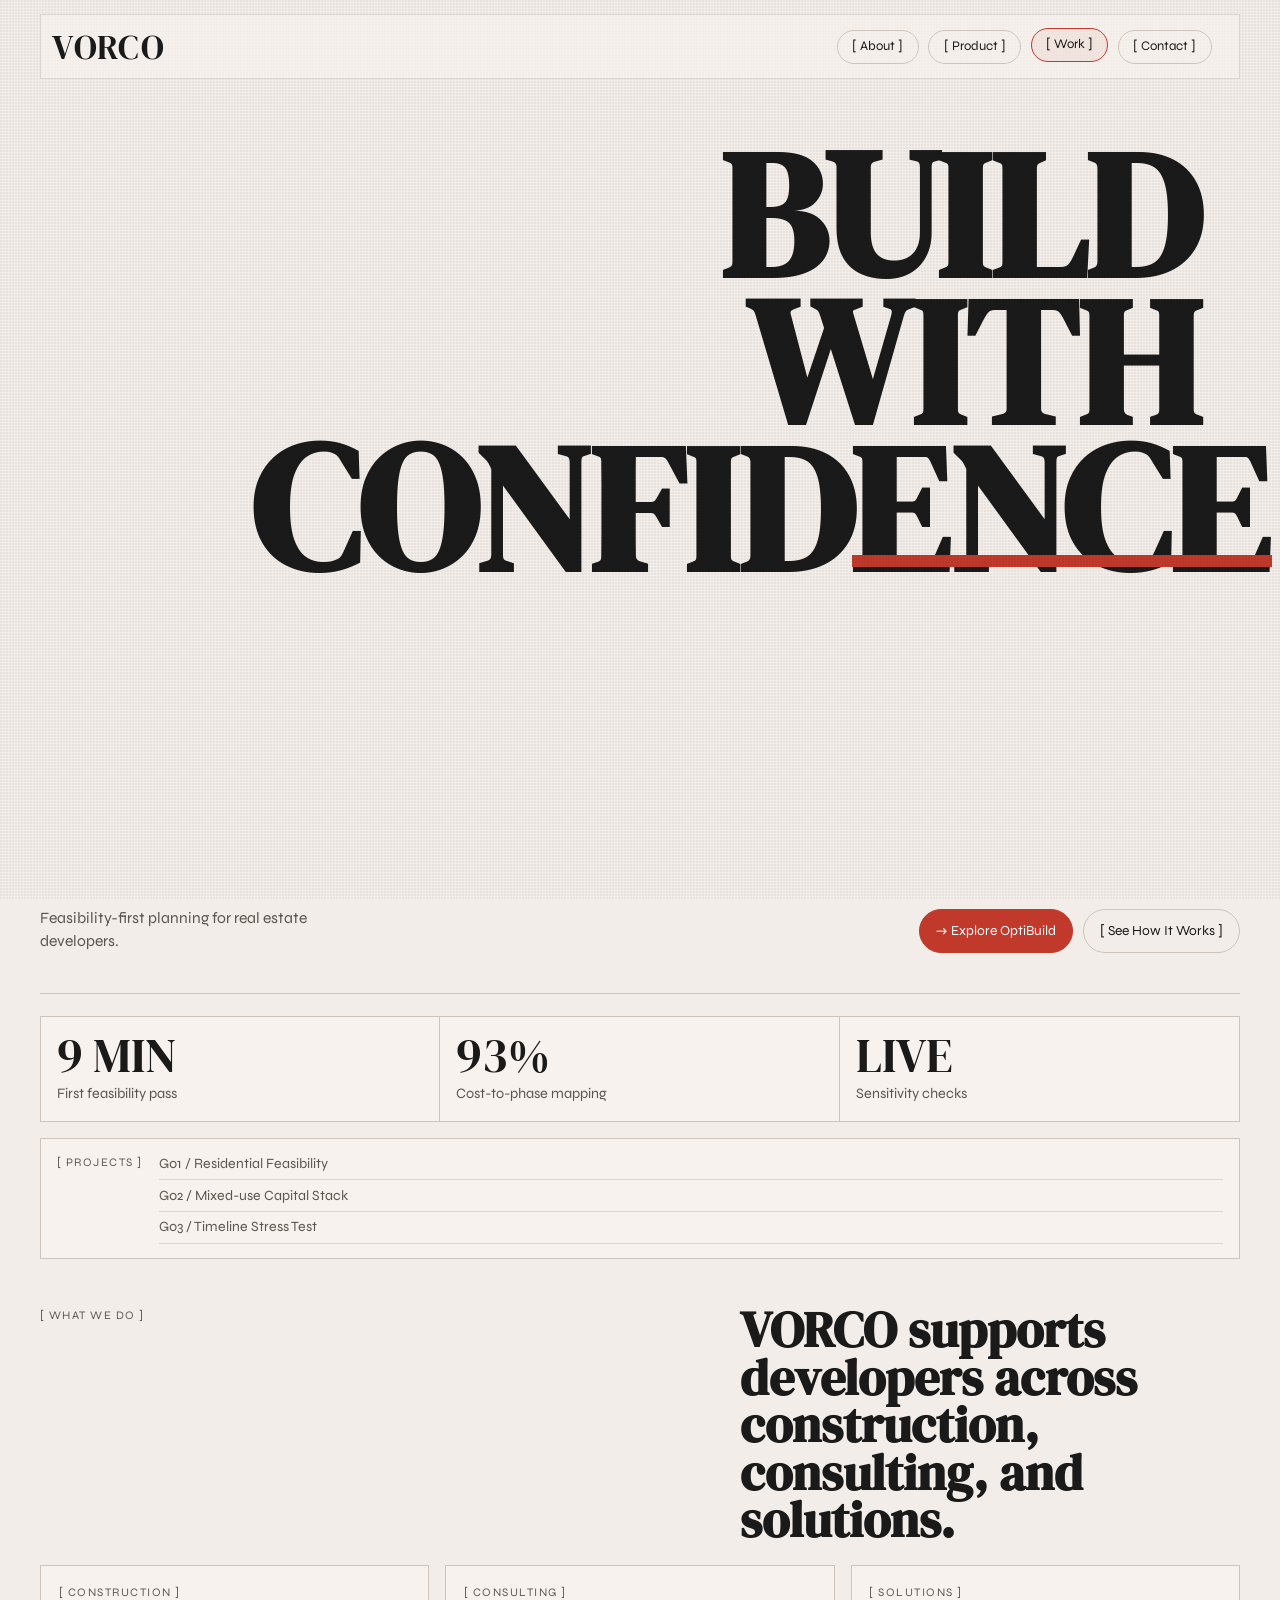
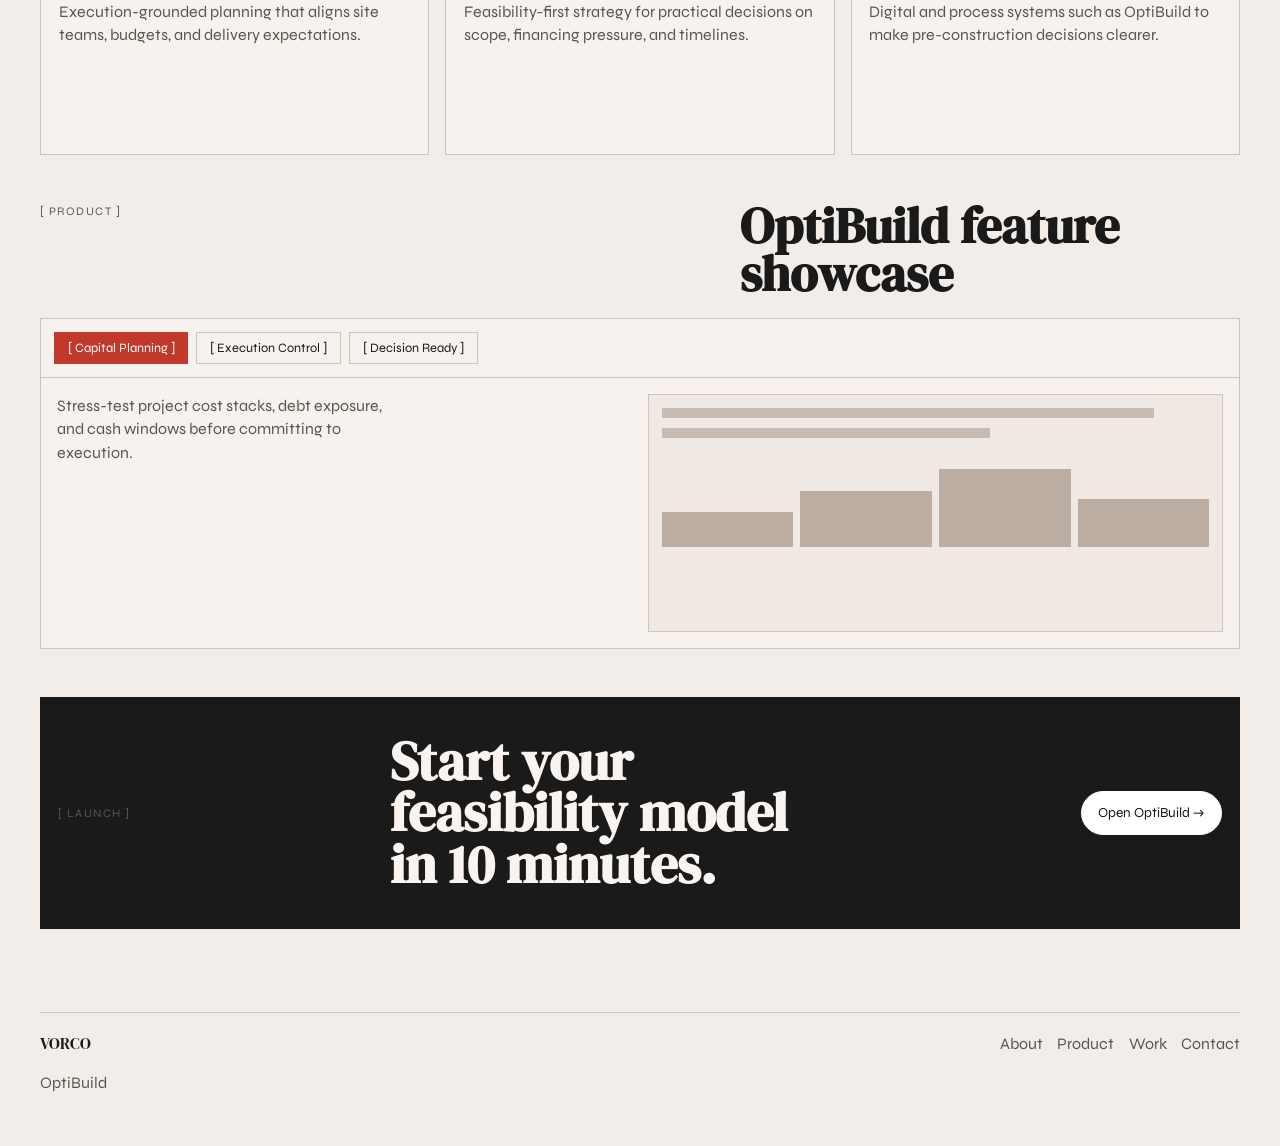
==== index.html @ b09553cb "Add files via upload" ====
<!doctype html>
<html lang="en">
<head>
  <meta charset="UTF-8" />
  <meta name="viewport" content="width=device-width, initial-scale=1.0" />
  <title>VORCO | OptiBuild</title>
  <meta
    name="description"
    content="OptiBuild by VORCO helps developers stress-test cost, financing, and execution before breaking ground."
  />
  <link rel="preconnect" href="https://fonts.googleapis.com" />
  <link rel="preconnect" href="https://fonts.gstatic.com" crossorigin />
  <link
    href="https://fonts.googleapis.com/css2?family=DM+Serif+Display:ital@0;1&family=Syne:wght@400;500;600;700;800&display=swap"
    rel="stylesheet"
  />
  <link rel="stylesheet" href="styles.css" />
</head>
<body data-page="home">
  <div class="grain" aria-hidden="true"></div>

  <header class="site-header" id="top">
    <div class="nav-shell">
      <a class="brand" href="index.html" aria-label="VORCO home">VORCO</a>

      <button class="menu-toggle" aria-expanded="false" aria-controls="site-nav" aria-label="Toggle menu">
        Menu
      </button>

      <nav class="site-nav" id="site-nav">
        <a href="about.html" class="pill-link">[ About ]</a>
        <a href="product.html" class="pill-link">[ Product ]</a>
        <a href="index.html#work" class="pill-link">[ Work ]</a>
        <a href="contact.html" class="pill-link">[ Contact ]</a>
      </nav>
    </div>
  </header>

  <main>
    <section class="hero home-hero section-fade">
      <h1 class="hero-title">
        <span class="hero-word">BUILD</span>
        <span class="hero-word">WITH</span>
        <span class="hero-word">CONFIDENCE</span>
      </h1>
      <div class="hero-bottom">
        <p class="hero-subtitle">Feasibility-first planning for real estate developers.</p>
        <div class="hero-actions">
          <a class="button button-primary" href="https://optibuild.vorco.in" target="_blank" rel="noopener noreferrer">&rarr; Explore OptiBuild</a>
          <a class="button button-ghost" href="#feature-showcase">[ See How It Works ]</a>
        </div>
      </div>
    </section>

    <section class="stats-row section-fade" aria-label="OptiBuild speed and confidence stats">
      <article class="stat-item">
        <p class="stat-value" data-count-to="10" data-suffix=" MIN">0</p>
        <p>First feasibility pass</p>
      </article>
      <article class="stat-item">
        <p class="stat-value" data-count-to="100" data-suffix="%">0</p>
        <p>Cost-to-phase mapping</p>
      </article>
      <article class="stat-item">
        <p class="stat-value" data-static="LIVE">LIVE</p>
        <p>Sensitivity checks</p>
      </article>
    </section>

    <section class="project-strip section-fade" aria-label="Current project references">
      <p class="label">[ Projects ]</p>
      <ul>
        <li>G01 / Residential Feasibility</li>
        <li>G02 / Mixed-use Capital Stack</li>
        <li>G03 / Timeline Stress Test</li>
      </ul>
    </section>

    <section id="work" class="section-fade section-block">
      <div class="section-head">
        <p class="label">[ What We Do ]</p>
        <h2>VORCO supports developers across construction, consulting, and solutions.</h2>
      </div>
      <div class="card-grid three-col">
        <article class="line-card">
          <p class="label">[ Construction ]</p>
          <p>Execution-grounded planning that aligns site teams, budgets, and delivery expectations.</p>
        </article>
        <article class="line-card">
          <p class="label">[ Consulting ]</p>
          <p>Feasibility-first strategy for practical decisions on scope, financing pressure, and timelines.</p>
        </article>
        <article class="line-card">
          <p class="label">[ Solutions ]</p>
          <p>Digital and process systems such as OptiBuild to make pre-construction decisions clearer.</p>
        </article>
      </div>
    </section>

    <section id="feature-showcase" class="section-fade section-block">
      <div class="section-head">
        <p class="label">[ Product ]</p>
        <h2>OptiBuild feature showcase</h2>
      </div>

      <div class="tabs" data-tab-group>
        <div class="tab-list" role="tablist" aria-label="OptiBuild features">
          <button class="tab is-active" role="tab" aria-selected="true" data-tab="capital">[ Capital Planning ]</button>
          <button class="tab" role="tab" aria-selected="false" data-tab="execution">[ Execution Control ]</button>
          <button class="tab" role="tab" aria-selected="false" data-tab="decision">[ Decision Ready ]</button>
        </div>

        <div class="tab-panels">
          <article class="tab-panel is-active" data-panel="capital" role="tabpanel">
            <p>Stress-test project cost stacks, debt exposure, and cash windows before committing to execution.</p>
            <div class="mockup-box">
              <div class="mock-line w-90"></div>
              <div class="mock-line w-60"></div>
              <div class="mock-bars">
                <span></span><span></span><span></span><span></span>
              </div>
            </div>
          </article>
          <article class="tab-panel" data-panel="execution" role="tabpanel">
            <p>Map cost to construction phases so procurement and timeline assumptions stay operationally realistic.</p>
            <div class="mockup-box">
              <div class="mock-line w-80"></div>
              <div class="mock-grid">
                <span></span><span></span><span></span><span></span><span></span><span></span>
              </div>
            </div>
          </article>
          <article class="tab-panel" data-panel="decision" role="tabpanel">
            <p>Get decision-ready outputs for partners and investors with scenario comparisons that are easy to explain.</p>
            <div class="mockup-box">
              <div class="mock-line w-70"></div>
              <div class="mock-line w-50"></div>
              <div class="mock-pill-row">
                <span></span><span></span><span></span>
              </div>
            </div>
          </article>
        </div>
      </div>
    </section>

    <section class="section-fade cta-band">
      <p class="label">[ Launch ]</p>
      <h2>Start your feasibility model in 10 minutes.</h2>
      <a class="button button-primary light" href="https://optibuild.vorco.in" target="_blank" rel="noopener noreferrer">Open OptiBuild &rarr;</a>
    </section>
  </main>

  <footer class="site-footer">
    <div>
      <p class="footer-brand">VORCO</p>
      <p>OptiBuild</p>
    </div>
    <div class="footer-links">
      <a href="about.html">About</a>
      <a href="product.html">Product</a>
      <a href="index.html#work">Work</a>
      <a href="contact.html">Contact</a>
    </div>
  </footer>

  <script src="main.js"></script>
</body>
</html>
---- styles.css ----
@import url("https://fonts.googleapis.com/css2?family=DM+Serif+Display:ital@0;1&family=Syne:wght@400;500;600;700;800&display=swap");

:root {
  --bg: #f2ede8;
  --panel: #f7f2ed;
  --text: #1a1a1a;
  --muted: #5c554f;
  --line: #cfc4bb;
  --accent: #c0392b;
  --accent-soft: #e4d7cd;
  --header: rgba(242, 237, 232, 0.9);
}

* {
  box-sizing: border-box;
}

html {
  scroll-behavior: smooth;
}

body {
  margin: 0;
  background: var(--bg);
  color: var(--text);
  font-family: "Syne", sans-serif;
  line-height: 1.45;
  overflow-x: hidden;
}

body::before,
body::after {
  content: "";
  position: fixed;
  pointer-events: none;
  z-index: 0;
}

body::before {
  display: none;
}

body::after {
  display: none;
}

.grain {
  position: fixed;
  inset: 0;
  pointer-events: none;
  z-index: 2;
  opacity: 0.075;
  background-image: radial-gradient(circle at 1px 1px, rgba(0, 0, 0, 0.55) 1px, transparent 1px);
  background-size: 3px 3px;
  mix-blend-mode: multiply;
}

.site-header {
  position: sticky;
  top: 0;
  z-index: 10;
  padding: 0.9rem 1rem;
  transition: padding 240ms ease, box-shadow 240ms ease, background-color 240ms ease;
}

.site-header.scrolled {
  padding: 0.45rem 1rem;
  background: var(--header);
  box-shadow: 0 10px 30px rgba(0, 0, 0, 0.08);
  backdrop-filter: blur(5px);
}

.nav-shell {
  width: min(1200px, 100%);
  margin: 0 auto;
  display: grid;
  grid-template-columns: auto 1fr auto;
  align-items: center;
  gap: 1rem;
  border: 1px solid rgba(26, 26, 26, 0.12);
  background: rgba(247, 242, 237, 0.72);
  padding: 0.45rem 0.7rem;
}

.brand {
  font-family: "DM Serif Display", serif;
  font-size: clamp(1.2rem, 3.5vw, 2.1rem);
  letter-spacing: 0.04em;
  text-decoration: none;
  color: var(--text);
}

.product-tag {
  margin: 0;
  text-transform: uppercase;
  letter-spacing: 0.1em;
  font-size: 0.68rem;
  color: var(--muted);
}

.site-nav {
  display: flex;
  justify-content: flex-end;
  align-items: center;
  gap: 0.6rem;
}

.pill-link {
  border: 1px solid var(--line);
  border-radius: 999px;
  padding: 0.4rem 0.9rem;
  text-decoration: none;
  color: var(--text);
  font-size: 0.82rem;
  transition: transform 200ms ease, border-color 200ms ease;
}

.pill-link:hover,
.pill-link.is-active {
  border-color: var(--accent);
  transform: translateY(-2px);
  background: rgba(192, 57, 43, 0.07);
}

.menu-toggle {
  display: none;
  border: 1px solid var(--line);
  border-radius: 999px;
  background: transparent;
  color: var(--text);
  font-family: "Syne", sans-serif;
  padding: 0.35rem 0.85rem;
}

main {
  width: min(1200px, calc(100% - 2rem));
  margin: 0 auto;
  padding-bottom: 3rem;
  position: relative;
  z-index: 1;
}

.hero {
  min-height: 100svh;
  display: flex;
  flex-direction: column;
  justify-content: space-between;
  padding: 3rem 0 2.5rem;
  border-bottom: 1px solid var(--line);
  position: relative;
}

.hero::after {
  content: "";
  position: absolute;
  right: -2rem;
  top: 52%;
  width: min(38vw, 420px);
  height: 12px;
  background: var(--accent);
  transform: translateY(-50%);
}

.short-hero {
  min-height: 72svh;
}

.hero-meta {
  font-size: 0.73rem;
  letter-spacing: 0.14em;
  text-transform: uppercase;
  color: var(--muted);
}

.project-strip {
  margin-top: 1rem;
  border: 1px solid var(--line);
  background: #f7f2ed;
  display: grid;
  grid-template-columns: auto 1fr;
  gap: 1rem;
  align-items: start;
  padding: 0.9rem 1rem;
}

.project-strip ul {
  list-style: none;
  margin: 0;
  padding: 0;
  display: grid;
  gap: 0.35rem;
}

.project-strip li {
  font-size: 0.88rem;
  color: var(--muted);
  border-bottom: 1px solid rgba(26, 26, 26, 0.13);
  padding-bottom: 0.3rem;
}

.hero-title {
  font-family: "DM Serif Display", serif;
  margin: 0;
  font-size: clamp(3.2rem, 14vw, 12rem);
  line-height: 0.82;
  max-width: 11ch;
  margin-left: auto;
  text-align: right;
  padding-right: clamp(0rem, 5vw, 2.5rem);
}

.hero-title.compact {
  font-size: clamp(3rem, 12vw, 9rem);
}

.hero-word {
  display: block;
  opacity: 0;
  transform: translateY(18px);
  transition: opacity 540ms ease, transform 540ms ease;
}

.page-ready .hero-word {
  opacity: 1;
  transform: translateY(0);
}

.hero-word:nth-child(2) { transition-delay: 120ms; }
.hero-word:nth-child(3) { transition-delay: 240ms; }
.hero-word:nth-child(4) { transition-delay: 360ms; }

.hero-bottom {
  display: flex;
  align-items: flex-end;
  justify-content: space-between;
  gap: 1rem;
  padding-top: 1.5rem;
}

.hero-subtitle {
  margin: 0;
  max-width: 35ch;
  font-size: 0.98rem;
  color: var(--muted);
}

.hero-actions {
  display: flex;
  gap: 0.6rem;
  flex-wrap: wrap;
  justify-content: flex-end;
}

.button {
  border-radius: 999px;
  padding: 0.7rem 1rem;
  text-decoration: none;
  border: 1px solid var(--line);
  color: var(--text);
  font-size: 0.86rem;
  display: inline-flex;
  align-items: center;
  justify-content: center;
  transition: transform 200ms ease, border-color 200ms ease, background-color 200ms ease;
}

.button:hover {
  transform: translateY(-2px);
  border-color: var(--accent);
}

.button-primary {
  background: var(--accent);
  border-color: var(--accent);
  color: #fff;
}

.button-primary.light {
  background: #fff;
  color: #171717;
  border-color: #fff;
}

.button-ghost {
  background: transparent;
}

.stats-row {
  display: grid;
  grid-template-columns: repeat(3, minmax(0, 1fr));
  margin-top: 1.4rem;
  border: 1px solid var(--line);
}

.stat-item {
  padding: 1rem;
  border-right: 1px solid var(--line);
  background: var(--panel);
}

.stat-item:last-child {
  border-right: none;
}

.stat-value {
  margin: 0;
  font-family: "DM Serif Display", serif;
  font-size: clamp(2rem, 6vw, 3rem);
  line-height: 0.95;
}

.stat-item p:last-child {
  margin: 0.35rem 0 0;
  color: var(--muted);
  font-size: 0.9rem;
}

.section-block {
  padding: 3rem 0 0;
}

.section-head {
  display: flex;
  justify-content: space-between;
  align-items: flex-start;
  gap: 1rem;
  margin-bottom: 1.25rem;
}

.section-head h2 {
  margin: 0;
  max-width: 20ch;
  font-family: "DM Serif Display", serif;
  font-size: clamp(1.7rem, 5vw, 3.1rem);
  line-height: 0.96;
}

.label {
  margin: 0;
  font-size: 0.72rem;
  letter-spacing: 0.13em;
  text-transform: uppercase;
  color: var(--muted);
}

.card-grid {
  display: grid;
  gap: 1rem;
}

.card-grid.three-col {
  grid-template-columns: repeat(3, minmax(0, 1fr));
}

.card-grid.two-col {
  grid-template-columns: repeat(2, minmax(0, 1fr));
}

.line-card {
  border: 1px solid var(--line);
  background: var(--panel);
  padding: 1.1rem;
  min-height: 190px;
  transition: transform 220ms ease, border-color 220ms ease;
  position: relative;
  overflow: hidden;
}

.line-card::before {
  content: "";
  position: absolute;
  left: 0;
  top: 0;
  width: 3px;
  height: 100%;
  background: transparent;
  transition: background-color 220ms ease;
}

.line-card:hover {
  transform: translateY(-4px);
  border-color: var(--accent);
}

.line-card:hover::before {
  background: var(--accent);
}

.line-card h3 {
  margin: 0 0 0.55rem;
  font-family: "DM Serif Display", serif;
  font-size: 1.42rem;
  line-height: 1;
}

.line-card p {
  margin: 0;
  color: var(--muted);
}

.feature-index {
  color: var(--accent);
  font-weight: 700;
  letter-spacing: 0.09em;
  margin-bottom: 0.7rem;
}

.tabs {
  border: 1px solid var(--line);
  background: var(--panel);
}

.tab-list {
  display: flex;
  gap: 0.5rem;
  padding: 0.8rem;
  border-bottom: 1px solid var(--line);
  flex-wrap: wrap;
}

.tab {
  border: 1px solid var(--line);
  background: transparent;
  padding: 0.45rem 0.8rem;
  font-size: 0.8rem;
  color: var(--text);
  cursor: pointer;
  font-family: "Syne", sans-serif;
}

.tab.is-active {
  background: var(--accent);
  color: #fff;
  border-color: var(--accent);
}

.tab:focus-visible,
.button:focus-visible,
.pill-link:focus-visible,
.menu-toggle:focus-visible {
  outline: 2px solid var(--accent);
  outline-offset: 2px;
}

.tab-panels {
  position: relative;
  min-height: 270px;
}

.tab-panel {
  opacity: 0;
  visibility: hidden;
  position: absolute;
  inset: 0;
  padding: 1rem;
  display: grid;
  grid-template-columns: 1fr 1fr;
  gap: 1rem;
  transform: translateY(8px);
  transition: opacity 250ms ease, transform 250ms ease, visibility 250ms ease;
}

.tab-panel.is-active {
  opacity: 1;
  visibility: visible;
  transform: translateY(0);
}

.tab-panel p {
  margin: 0;
  color: var(--muted);
  max-width: 37ch;
}

.mockup-box {
  border: 1px solid var(--line);
  background: #f0e9e3;
  padding: 0.8rem;
}

.mock-line {
  height: 10px;
  background: #c7bbb2;
  margin-bottom: 0.6rem;
}

.mock-line.w-90 { width: 90%; }
.mock-line.w-80 { width: 80%; }
.mock-line.w-70 { width: 70%; }
.mock-line.w-60 { width: 60%; }
.mock-line.w-50 { width: 50%; }

.mock-bars,
.mock-grid,
.mock-pill-row {
  display: grid;
  gap: 0.45rem;
}

.mock-bars {
  grid-template-columns: repeat(4, minmax(0, 1fr));
  align-items: end;
  min-height: 100px;
}

.mock-bars span {
  background: #bcaea3;
}

.mock-bars span:nth-child(1) { height: 35px; }
.mock-bars span:nth-child(2) { height: 56px; }
.mock-bars span:nth-child(3) { height: 78px; }
.mock-bars span:nth-child(4) { height: 48px; }

.mock-grid {
  grid-template-columns: repeat(3, minmax(0, 1fr));
}

.mock-grid span {
  aspect-ratio: 1;
  border: 1px solid #d2c6bd;
  background: #ece4dd;
}

.mock-pill-row {
  grid-template-columns: repeat(3, minmax(0, 1fr));
}

.mock-pill-row span {
  display: block;
  height: 36px;
  border-radius: 999px;
  background: #d3c7be;
}

.cta-band {
  margin-top: 3rem;
  padding: 2.4rem 1.1rem;
  background: #1a1a1a;
  color: #f9f4ef;
  display: flex;
  flex-wrap: wrap;
  align-items: center;
  justify-content: space-between;
  gap: 1rem;
}

.cta-band h2 {
  margin: 0;
  font-family: "DM Serif Display", serif;
  font-size: clamp(1.8rem, 5vw, 3.4rem);
  line-height: 0.95;
  max-width: 16ch;
}

.site-footer {
  width: min(1200px, calc(100% - 2rem));
  margin: 2.2rem auto;
  padding-top: 1.2rem;
  border-top: 1px solid var(--line);
  display: flex;
  justify-content: space-between;
  gap: 1rem;
  color: var(--muted);
}

.footer-brand {
  margin: 0;
  font-family: "DM Serif Display", serif;
  color: var(--text);
}

.footer-links {
  display: flex;
  gap: 0.9rem;
  flex-wrap: wrap;
}

.footer-links a {
  text-decoration: none;
  color: var(--muted);
}

.footer-links a:hover {
  color: var(--text);
}

.contact-layout {
  display: grid;
  grid-template-columns: 1.3fr 1fr;
  gap: 1rem;
}

.contact-form {
  display: grid;
  gap: 0.6rem;
  margin-top: 0.85rem;
}

.contact-form label {
  font-size: 0.8rem;
  text-transform: uppercase;
  letter-spacing: 0.09em;
  color: var(--muted);
}

.contact-form input,
.contact-form select,
.contact-form textarea {
  border: 1px solid var(--line);
  background: #f8f3ee;
  color: var(--text);
  padding: 0.7rem 0.75rem;
  font-family: "Syne", sans-serif;
}

.contact-form textarea {
  resize: vertical;
}

.form-status {
  margin: 0.2rem 0 0;
  min-height: 1.2em;
  color: var(--muted);
  font-size: 0.88rem;
}

.section-fade {
  opacity: 0;
  transform: translateY(24px);
  transition: opacity 500ms ease, transform 500ms ease;
}

.section-fade.is-visible {
  opacity: 1;
  transform: translateY(0);
}

@media (max-width: 980px) {
  .nav-shell {
    grid-template-columns: auto 1fr auto;
  }

  .product-tag {
    display: none;
  }

  .menu-toggle {
    display: inline-flex;
    justify-self: end;
  }

  .site-nav {
    position: absolute;
    left: 1rem;
    right: 1rem;
    top: calc(100% + 0.3rem);
    border: 1px solid var(--line);
    background: var(--bg);
    display: none;
    flex-direction: column;
    align-items: flex-start;
    padding: 0.7rem;
    gap: 0.45rem;
  }

  .site-nav.is-open {
    display: flex;
  }

  .hero {
    padding-top: 1.2rem;
  }

  .home-hero {
    min-height: auto;
    padding-bottom: 2rem;
  }

  .hero::after {
    width: 50vw;
    right: -1rem;
  }

  .project-strip {
    grid-template-columns: 1fr;
  }

  .hero-title {
    margin-left: 0;
    text-align: left;
    max-width: 12ch;
    padding-right: 0;
  }

  .home-hero .hero-title {
    font-size: clamp(3rem, 16vw, 7rem);
  }

  .hero-bottom,
  .section-head,
  .cta-band,
  .site-footer {
    flex-direction: column;
    align-items: flex-start;
  }

  .hero-actions {
    justify-content: flex-start;
  }

  .stats-row,
  .card-grid.three-col,
  .card-grid.two-col,
  .tab-panel,
  .contact-layout {
    grid-template-columns: 1fr;
  }

  .stat-item {
    border-right: none;
    border-bottom: 1px solid var(--line);
  }

  .stat-item:last-child {
    border-bottom: none;
  }

  .tab-panels {
    min-height: 360px;
  }
}

@media (prefers-reduced-motion: reduce) {
  html {
    scroll-behavior: auto;
  }

  *,
  *::before,
  *::after {
    animation-duration: 1ms !important;
    animation-iteration-count: 1 !important;
    transition-duration: 1ms !important;
  }
}
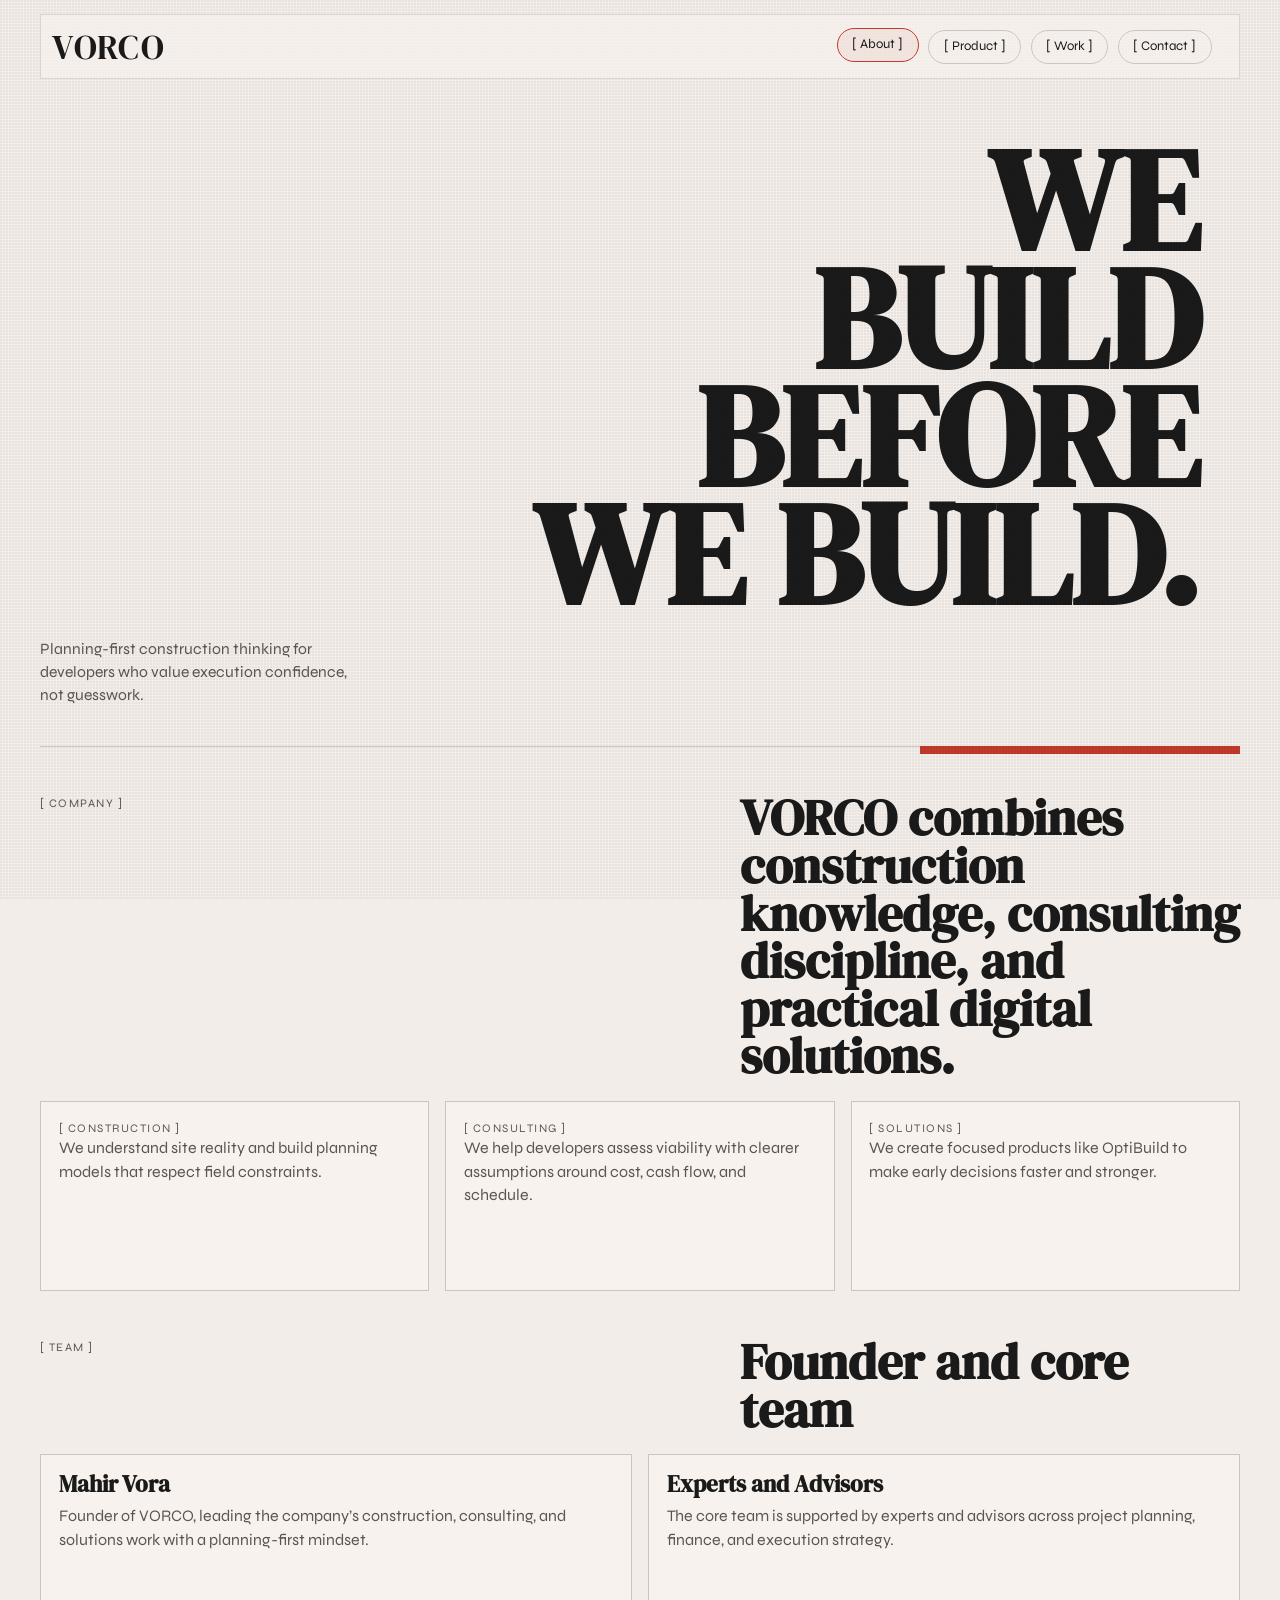
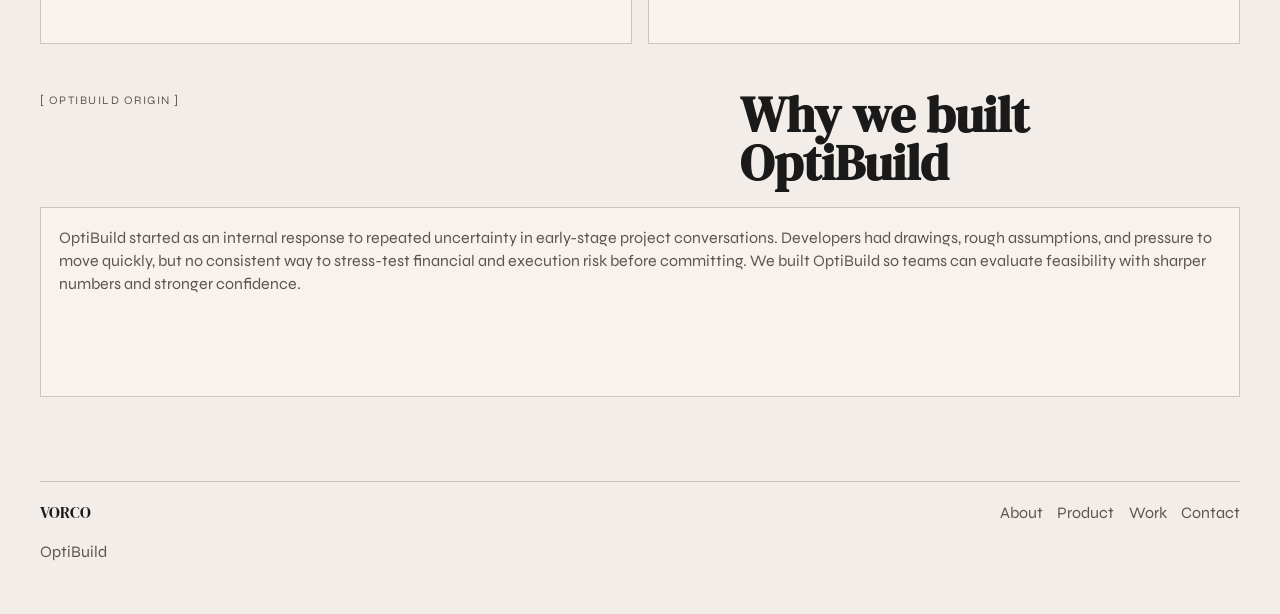
==== commit be245a69: "Add files via upload" ====
--- a/index.html
+++ b/index.html
@@ -8,13 +8,18 @@
     name="description"
     content="OptiBuild by VORCO helps developers stress-test cost, financing, and execution before breaking ground."
   />
+  <script>
+    if (!window.location.hash && !window.location.search && (window.location.pathname === '/' || window.location.pathname.endsWith('/index.html'))) {
+      window.location.replace('about.html');
+    }
+  </script>
   <link rel="preconnect" href="https://fonts.googleapis.com" />
   <link rel="preconnect" href="https://fonts.gstatic.com" crossorigin />
   <link
     href="https://fonts.googleapis.com/css2?family=DM+Serif+Display:ital@0;1&family=Syne:wght@400;500;600;700;800&display=swap"
     rel="stylesheet"
   />
-  <link rel="stylesheet" href="styles.css" />
+  <link rel="stylesheet" href="styles.css?v=20260413" />
 </head>
 <body data-page="home">
   <div class="grain" aria-hidden="true"></div>
@@ -30,7 +35,7 @@
       <nav class="site-nav" id="site-nav">
         <a href="about.html" class="pill-link">[ About ]</a>
         <a href="product.html" class="pill-link">[ Product ]</a>
-        <a href="index.html#work" class="pill-link">[ Work ]</a>
+        <a href="index.html?view=work" class="pill-link">[ Work ]</a>
         <a href="contact.html" class="pill-link">[ Contact ]</a>
       </nav>
     </div>
@@ -159,7 +164,7 @@
     <div class="footer-links">
       <a href="about.html">About</a>
       <a href="product.html">Product</a>
-      <a href="index.html#work">Work</a>
+      <a href="index.html?view=work">Work</a>
       <a href="contact.html">Contact</a>
     </div>
   </footer>
--- a/styles.css
+++ b/styles.css
@@ -148,17 +148,24 @@
   padding: 3rem 0 2.5rem;
   border-bottom: 1px solid var(--line);
   position: relative;
+  isolation: isolate;
+}
+
+.hero > * {
+  position: relative;
+  z-index: 1;
 }
 
 .hero::after {
   content: "";
   position: absolute;
-  right: -2rem;
-  top: 52%;
-  width: min(38vw, 420px);
-  height: 12px;
+  right: 0;
+  bottom: -6px;
+  width: min(32vw, 360px);
+  height: 10px;
   background: var(--accent);
-  transform: translateY(-50%);
+  pointer-events: none;
+  z-index: 0;
 }
 
 .short-hero {
@@ -678,8 +685,9 @@
   }
 
   .hero::after {
-    width: 50vw;
-    right: -1rem;
+    width: min(44vw, 240px);
+    right: 0;
+    bottom: -5px;
   }
 
   .project-strip {
@@ -744,3 +752,14 @@
     transition-duration: 1ms !important;
   }
 }
+
+/* Final safety override: keep the hero accent line below all hero copy. */
+.hero::after {
+  right: 0 !important;
+  top: auto !important;
+  bottom: -8px !important;
+  width: min(28vw, 320px) !important;
+  height: 8px !important;
+  transform: none !important;
+  z-index: 0 !important;
+}
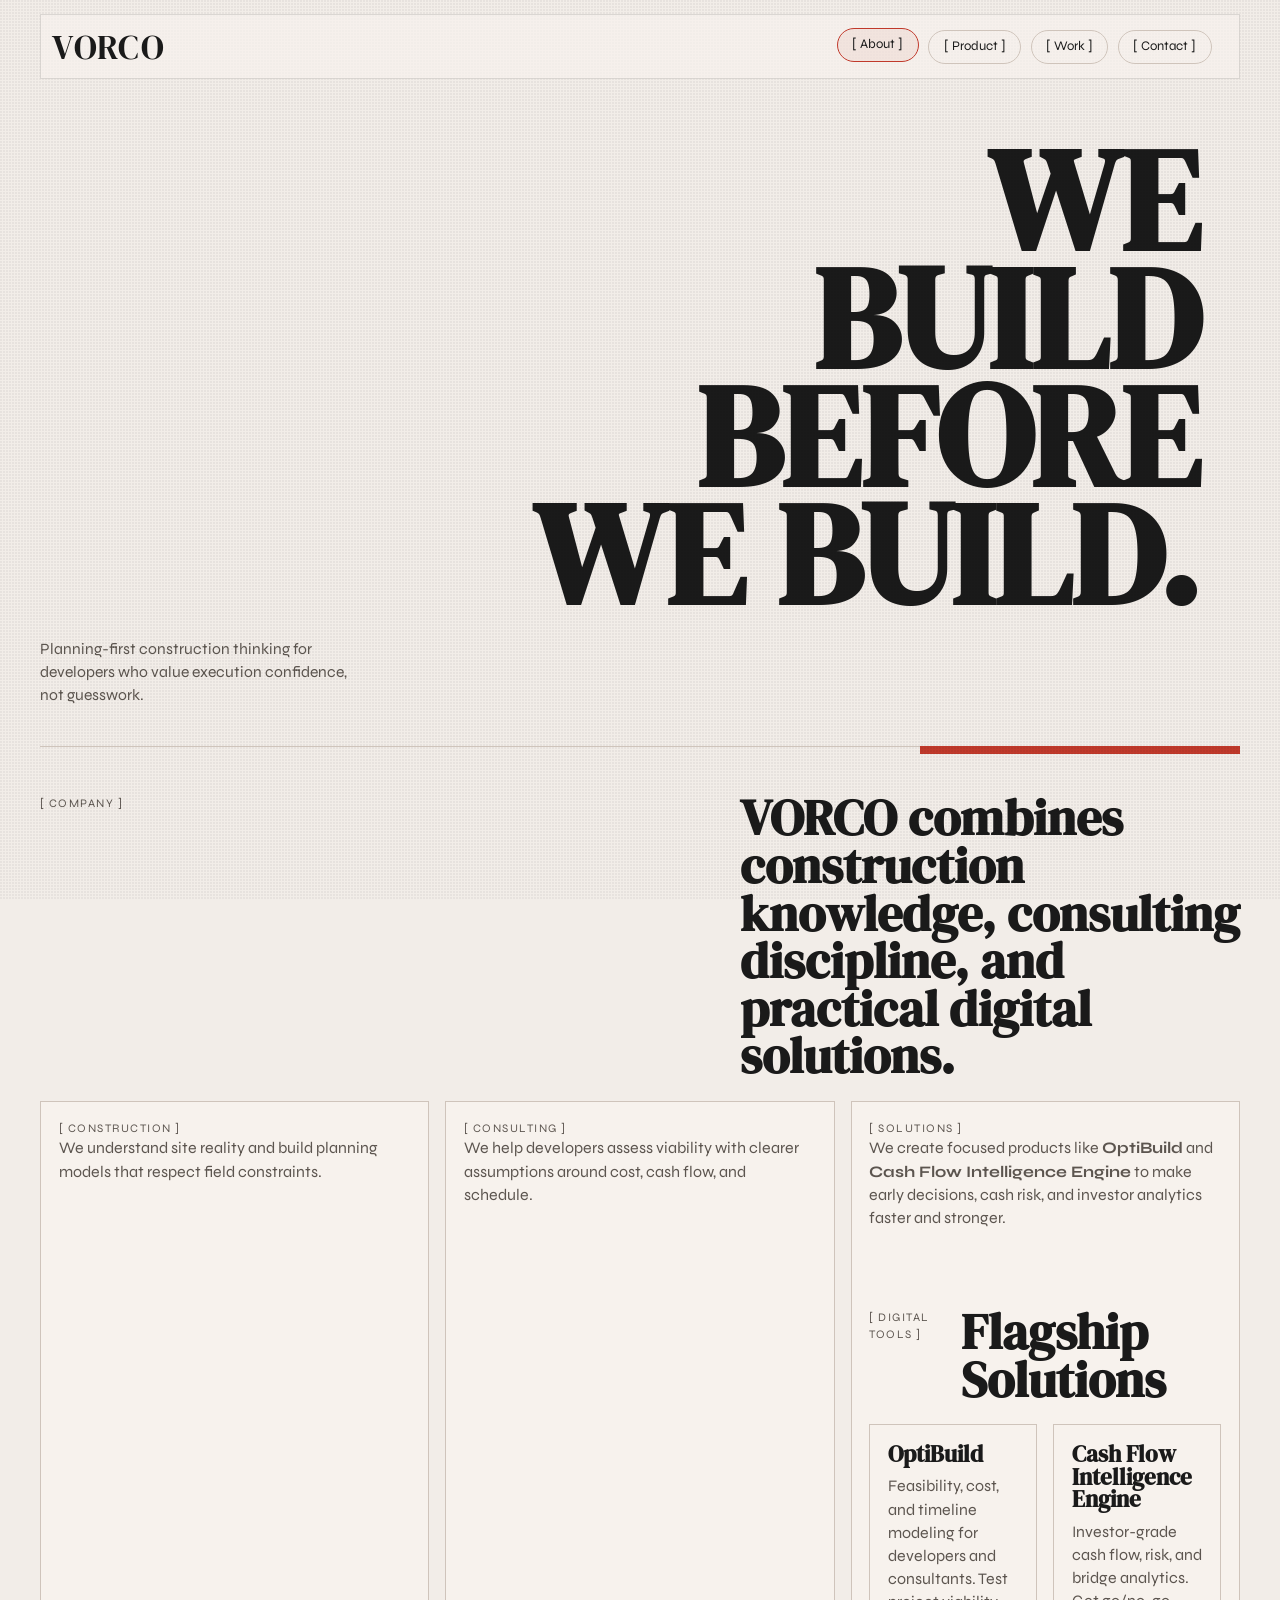
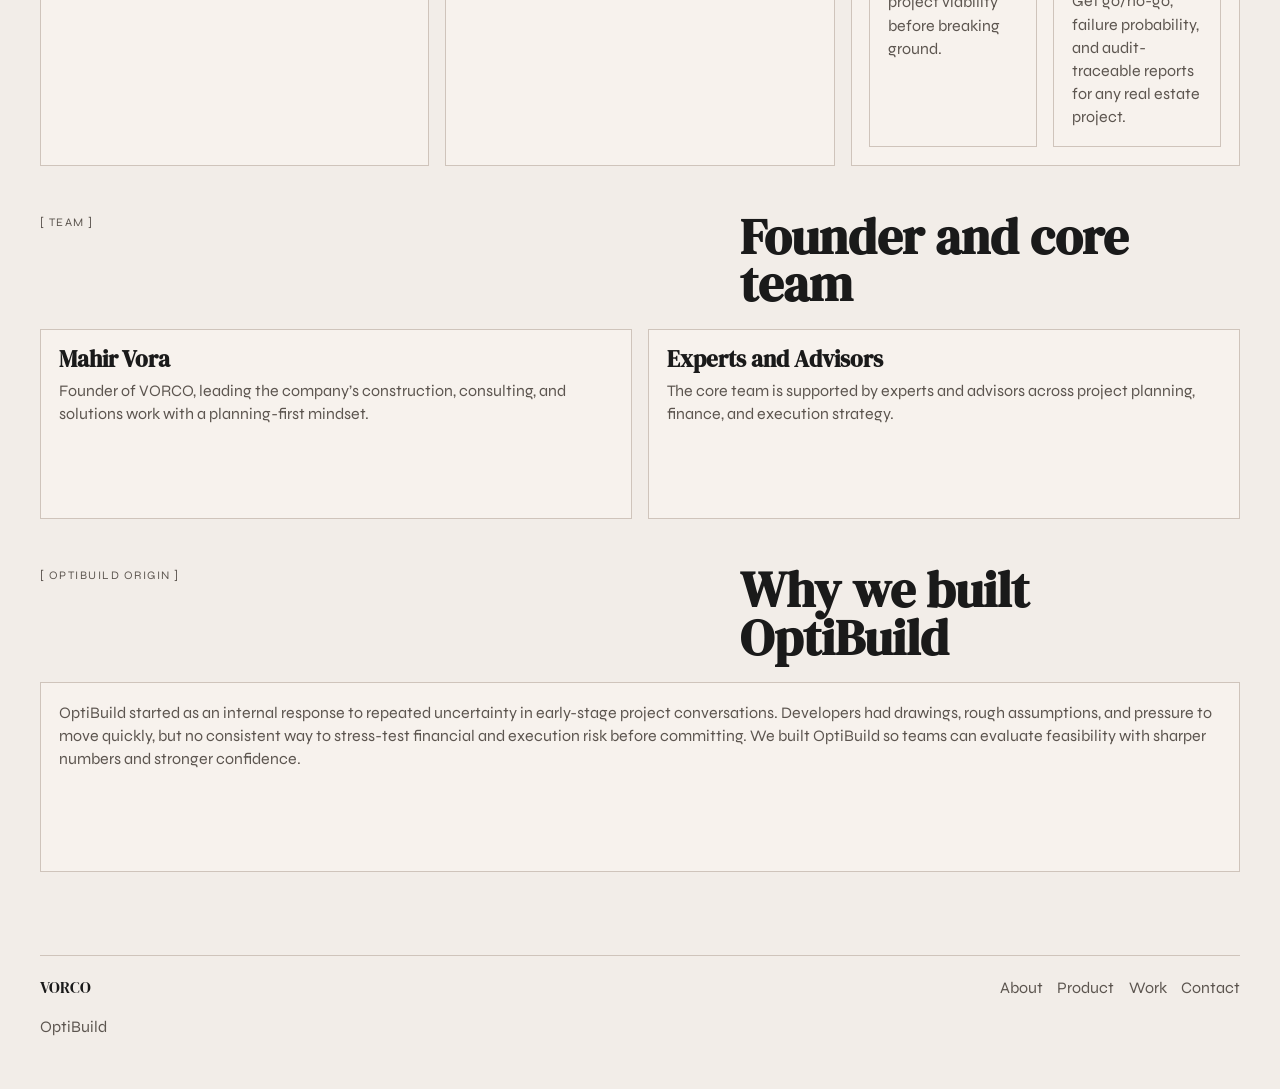
==== commit aa01ce5d: "Add files via upload" ====
--- a/index.html
+++ b/index.html
@@ -52,7 +52,24 @@
         <p class="hero-subtitle">Feasibility-first planning for real estate developers.</p>
         <div class="hero-actions">
           <a class="button button-primary" href="https://optibuild.vorco.in" target="_blank" rel="noopener noreferrer">&rarr; Explore OptiBuild</a>
+          <a class="button button-primary" href="http://cashflowintelligenceengine.vorco.in" target="_blank" rel="noopener noreferrer">&rarr; Explore Cash Flow Intelligence Engine</a>
           <a class="button button-ghost" href="#feature-showcase">[ See How It Works ]</a>
+        </div>
+      </div>
+    </section>
+
+    <section class="hero home-hero section-fade" style="background:rgba(47,106,68,0.04);margin-top:2em;">
+      <div class="hero-meta">[ New Tool ]</div>
+      <h1 class="hero-title compact">
+        <span class="hero-word">CASH</span>
+        <span class="hero-word">FLOW</span>
+        <span class="hero-word">INTELLIGENCE</span>
+        <span class="hero-word">ENGINE</span>
+      </h1>
+      <div class="hero-bottom">
+        <p class="hero-subtitle">Investor-grade cash flow, risk, and bridge analytics for real estate projects.</p>
+        <div class="hero-actions">
+          <a class="button button-primary" href="http://cashflowintelligenceengine.vorco.in" target="_blank" rel="noopener noreferrer">&rarr; Try Cash Flow Intelligence Engine</a>
         </div>
       </div>
     </section>
@@ -84,7 +101,7 @@
     <section id="work" class="section-fade section-block">
       <div class="section-head">
         <p class="label">[ What We Do ]</p>
-        <h2>VORCO supports developers across construction, consulting, and solutions.</h2>
+        <h2>VORCO supports developers across construction, consulting, and digital solutions.</h2>
       </div>
       <div class="card-grid three-col">
         <article class="line-card">
@@ -97,7 +114,7 @@
         </article>
         <article class="line-card">
           <p class="label">[ Solutions ]</p>
-          <p>Digital and process systems such as OptiBuild to make pre-construction decisions clearer.</p>
+          <p>We create focused products like <strong>OptiBuild</strong> and <strong>Cash Flow Intelligence Engine</strong> to make pre-construction and cash risk decisions clearer, faster, and more reliable.</p>
         </article>
       </div>
     </section>
@@ -153,6 +170,8 @@
       <p class="label">[ Launch ]</p>
       <h2>Start your feasibility model in 10 minutes.</h2>
       <a class="button button-primary light" href="https://optibuild.vorco.in" target="_blank" rel="noopener noreferrer">Open OptiBuild &rarr;</a>
+      <br><br>
+      <a class="button button-primary light" href="http://cashflowintelligenceengine.vorco.in" target="_blank" rel="noopener noreferrer">Open Cash Flow Intelligence Engine &rarr;</a>
     </section>
   </main>
 
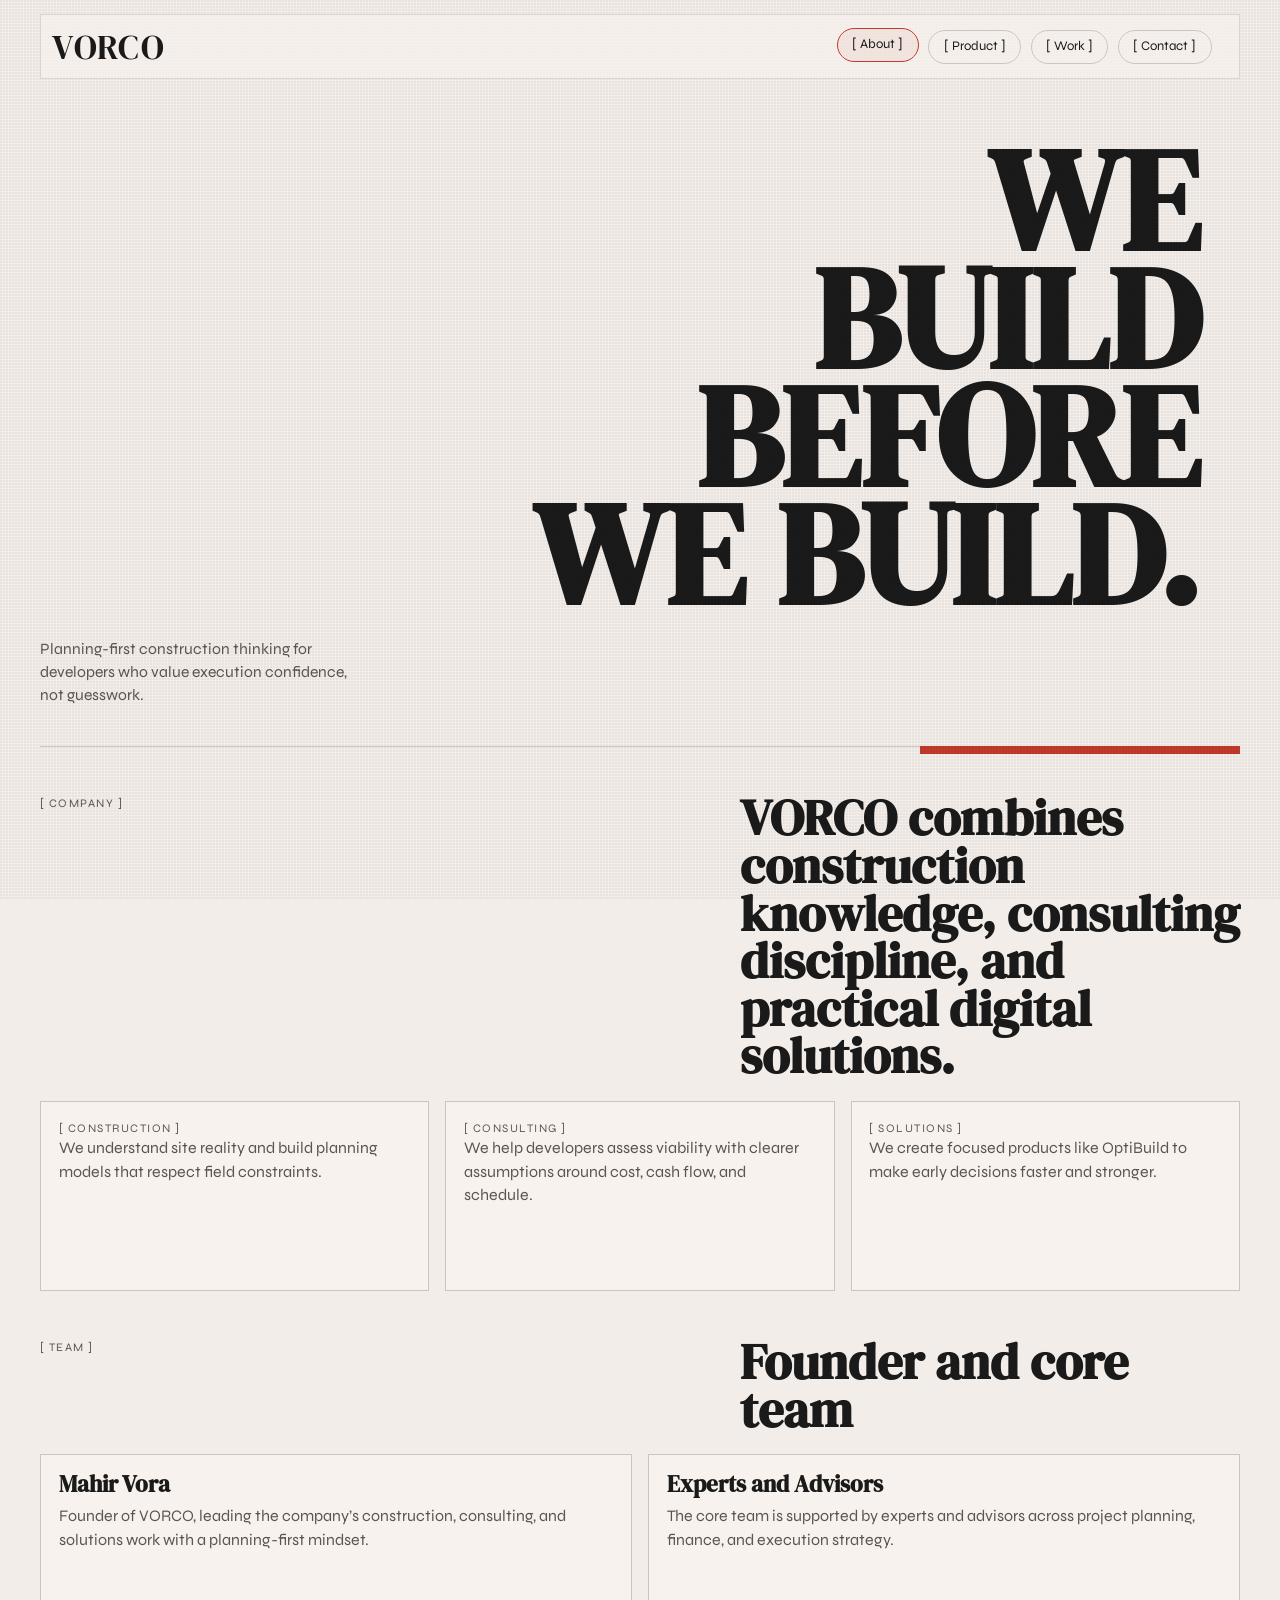
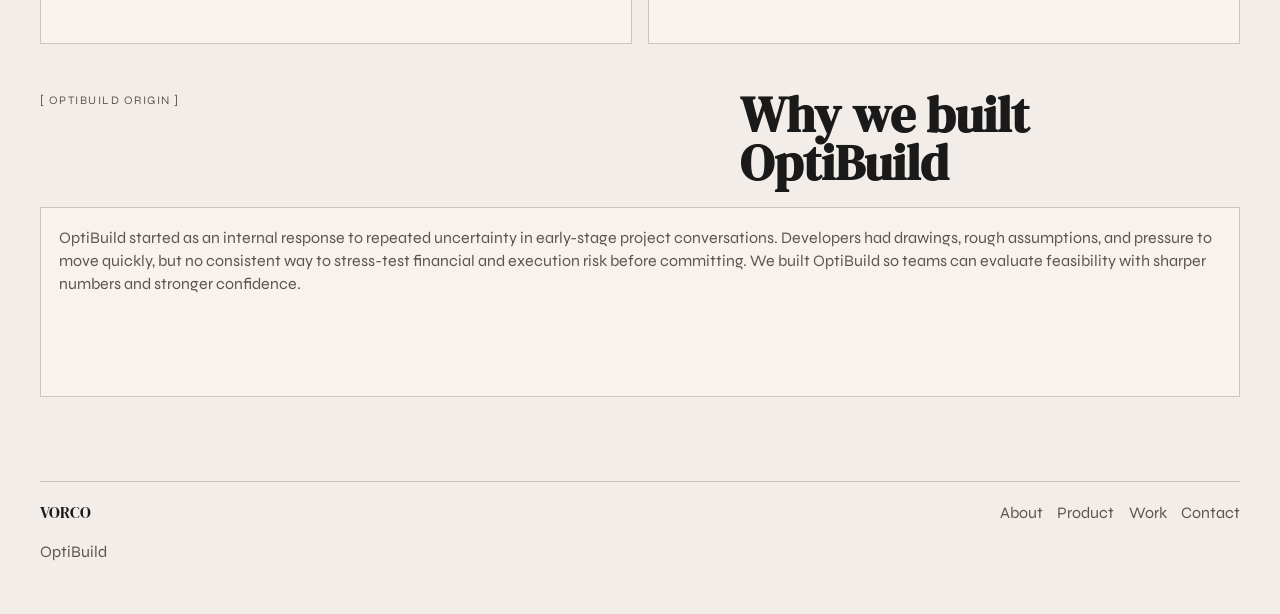
==== commit f9f0a397: "Add files via upload" ====
--- a/index.html
+++ b/index.html
@@ -52,24 +52,7 @@
         <p class="hero-subtitle">Feasibility-first planning for real estate developers.</p>
         <div class="hero-actions">
           <a class="button button-primary" href="https://optibuild.vorco.in" target="_blank" rel="noopener noreferrer">&rarr; Explore OptiBuild</a>
-          <a class="button button-primary" href="http://cashflowintelligenceengine.vorco.in" target="_blank" rel="noopener noreferrer">&rarr; Explore Cash Flow Intelligence Engine</a>
           <a class="button button-ghost" href="#feature-showcase">[ See How It Works ]</a>
-        </div>
-      </div>
-    </section>
-
-    <section class="hero home-hero section-fade" style="background:rgba(47,106,68,0.04);margin-top:2em;">
-      <div class="hero-meta">[ New Tool ]</div>
-      <h1 class="hero-title compact">
-        <span class="hero-word">CASH</span>
-        <span class="hero-word">FLOW</span>
-        <span class="hero-word">INTELLIGENCE</span>
-        <span class="hero-word">ENGINE</span>
-      </h1>
-      <div class="hero-bottom">
-        <p class="hero-subtitle">Investor-grade cash flow, risk, and bridge analytics for real estate projects.</p>
-        <div class="hero-actions">
-          <a class="button button-primary" href="http://cashflowintelligenceengine.vorco.in" target="_blank" rel="noopener noreferrer">&rarr; Try Cash Flow Intelligence Engine</a>
         </div>
       </div>
     </section>
@@ -101,7 +84,7 @@
     <section id="work" class="section-fade section-block">
       <div class="section-head">
         <p class="label">[ What We Do ]</p>
-        <h2>VORCO supports developers across construction, consulting, and digital solutions.</h2>
+        <h2>VORCO supports developers across construction, consulting, and solutions.</h2>
       </div>
       <div class="card-grid three-col">
         <article class="line-card">
@@ -114,7 +97,7 @@
         </article>
         <article class="line-card">
           <p class="label">[ Solutions ]</p>
-          <p>We create focused products like <strong>OptiBuild</strong> and <strong>Cash Flow Intelligence Engine</strong> to make pre-construction and cash risk decisions clearer, faster, and more reliable.</p>
+          <p>Digital and process systems such as OptiBuild to make pre-construction decisions clearer.</p>
         </article>
       </div>
     </section>
@@ -170,8 +153,6 @@
       <p class="label">[ Launch ]</p>
       <h2>Start your feasibility model in 10 minutes.</h2>
       <a class="button button-primary light" href="https://optibuild.vorco.in" target="_blank" rel="noopener noreferrer">Open OptiBuild &rarr;</a>
-      <br><br>
-      <a class="button button-primary light" href="http://cashflowintelligenceengine.vorco.in" target="_blank" rel="noopener noreferrer">Open Cash Flow Intelligence Engine &rarr;</a>
     </section>
   </main>
 
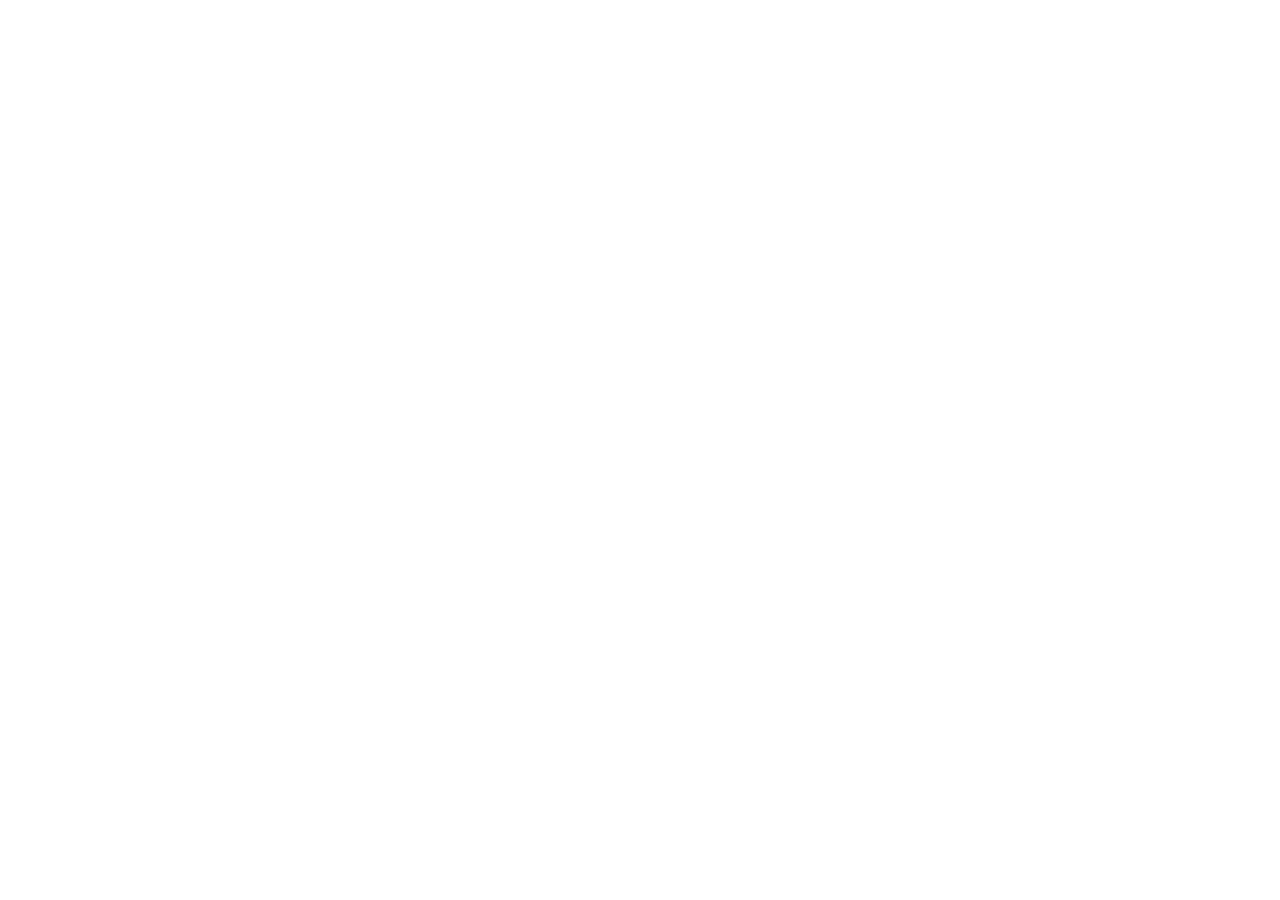
==== commit ddae4f61: "Add files via upload" ====
--- a/index.html
+++ b/index.html
@@ -3,172 +3,58 @@
 <head>
   <meta charset="UTF-8" />
   <meta name="viewport" content="width=device-width, initial-scale=1.0" />
-  <title>VORCO | OptiBuild</title>
-  <meta
-    name="description"
-    content="OptiBuild by VORCO helps developers stress-test cost, financing, and execution before breaking ground."
-  />
-  <script>
-    if (!window.location.hash && !window.location.search && (window.location.pathname === '/' || window.location.pathname.endsWith('/index.html'))) {
-      window.location.replace('about.html');
-    }
-  </script>
+  <title>VORCO | Better systems. Smarter decisions.</title>
+  <meta name="description" content="VORCO helps businesses, developers and organisations understand complexity, improve operations and execute with clarity." />
+  <meta property="og:title" content="VORCO | Better systems. Smarter decisions." />
+  <meta property="og:description" content="Business transformation and solutions for clearer decisions and stronger businesses." />
+  <meta property="og:type" content="website" />
+  <meta property="og:url" content="https://vorco.in/" />
+  <meta property="og:image" content="https://vorco.in/social-preview.svg" />
+  <meta name="twitter:card" content="summary_large_image" />
+  <link rel="canonical" href="https://vorco.in/" />
   <link rel="preconnect" href="https://fonts.googleapis.com" />
   <link rel="preconnect" href="https://fonts.gstatic.com" crossorigin />
-  <link
-    href="https://fonts.googleapis.com/css2?family=DM+Serif+Display:ital@0;1&family=Syne:wght@400;500;600;700;800&display=swap"
-    rel="stylesheet"
-  />
-  <link rel="stylesheet" href="styles.css?v=20260413" />
+  <link href="https://fonts.googleapis.com/css2?family=DM+Mono:wght@400;500&family=Manrope:wght@400;500;600;700;800&family=Playfair+Display:ital,wght@0,500;1,500&display=swap" rel="stylesheet" />
+  <link rel="stylesheet" href="styles.css?v=20260911" />
+  <link rel="icon" type="image/svg+xml" href="favicon.svg" />
 </head>
 <body data-page="home">
-  <div class="grain" aria-hidden="true"></div>
-
+  <div class="site-intro" data-site-intro aria-label="VORCO loading" role="status">
+    <div class="intro-rule"></div>
+    <img class="intro-logo" src="brand-wordmark.png" alt="VORCO" />
+    <p class="intro-caption">Better systems. Smarter decisions.</p>
+    <button class="intro-skip" type="button" data-intro-skip>Skip intro <span>↗</span></button>
+  </div>
   <header class="site-header" id="top">
-    <div class="nav-shell">
-      <a class="brand" href="index.html" aria-label="VORCO home">VORCO</a>
-
-      <button class="menu-toggle" aria-expanded="false" aria-controls="site-nav" aria-label="Toggle menu">
-        Menu
-      </button>
-
-      <nav class="site-nav" id="site-nav">
-        <a href="about.html" class="pill-link">[ About ]</a>
-        <a href="product.html" class="pill-link">[ Product ]</a>
-        <a href="index.html?view=work" class="pill-link">[ Work ]</a>
-        <a href="contact.html" class="pill-link">[ Contact ]</a>
-      </nav>
-    </div>
+    <a class="brand" href="index.html" aria-label="VORCO home"><span>V</span>ORCO</a>
+    <button class="menu-toggle" aria-expanded="false" aria-controls="site-nav">Menu <i></i></button>
+    <nav class="site-nav" id="site-nav" aria-label="Main navigation">
+      <a href="about.html">About</a><a href="#services">What we do</a><a href="product.html">Solutions</a><a href="contact.html" class="nav-cta">Start a conversation <b>↗</b></a>
+    </nav>
   </header>
-
   <main>
-    <section class="hero home-hero section-fade">
-      <h1 class="hero-title">
-        <span class="hero-word">BUILD</span>
-        <span class="hero-word">WITH</span>
-        <span class="hero-word">CONFIDENCE</span>
-      </h1>
-      <div class="hero-bottom">
-        <p class="hero-subtitle">Feasibility-first planning for real estate developers.</p>
-        <div class="hero-actions">
-          <a class="button button-primary" href="https://optibuild.vorco.in" target="_blank" rel="noopener noreferrer">&rarr; Explore OptiBuild</a>
-          <a class="button button-ghost" href="#feature-showcase">[ See How It Works ]</a>
-        </div>
+    <section class="hero home-hero reveal">
+      <div class="eyebrow"><span class="eyebrow-dot"></span> Business transformation &amp; solutions · Ahmedabad, India</div>
+      <div class="hero-grid"><div><h1>Better systems.<br /><em>Smarter decisions.</em><br />Stronger businesses.</h1></div><div class="hero-intro"><p>VORCO works at the intersection of business, technology and execution, helping organisations simplify complexity, improve performance and build systems that move them forward.</p><a class="text-link" href="#services">Explore our approach <span>↓</span></a></div></div>
+      <div class="hero-foot"><span>VORCO / 01</span><span>Understand · Improve · Execute</span></div>
+    </section>
+    <section class="statement section reveal"><p class="kicker">The whole picture</p><div class="statement-copy"><h2>Most business problems are rarely isolated.</h2><p>They sit somewhere between people, processes, projects, technology, information and decision-making. VORCO brings those moving parts into one view, finds the leverage points and turns insight into a practical next move.</p></div></section>
+    <section class="capability-section section reveal" aria-labelledby="capability-title">
+      <div class="section-top"><p class="kicker">What you can hire us for</p><p class="section-note">Strategy · Technology · AI · Execution</p></div>
+      <div class="capability-heading"><h2 id="capability-title">From complexity<br /><em>to capability.</em></h2><p>We help organisations work better, make sharper decisions and put the systems behind their ambitions into practice.</p></div>
+      <div class="capability-grid">
+        <article class="capability-card"><span>01</span><h3>Business transformation</h3><p>Make your organisation work better through clearer operating models, stronger processes and practical change.</p></article>
+        <article class="capability-card"><span>02</span><h3>AI &amp; automation</h3><p>Turn repetitive work and scattered information into intelligent workflows that create useful momentum.</p></article>
+        <article class="capability-card"><span>03</span><h3>Technology</h3><p>Build and implement the systems, tools and digital foundations your business needs to move forward.</p></article>
+        <article class="capability-card"><span>04</span><h3>Strategic advisory</h3><p>Make better decisions with clearer information, structured thinking and direction grounded in execution.</p></article>
       </div>
     </section>
-
-    <section class="stats-row section-fade" aria-label="OptiBuild speed and confidence stats">
-      <article class="stat-item">
-        <p class="stat-value" data-count-to="10" data-suffix=" MIN">0</p>
-        <p>First feasibility pass</p>
-      </article>
-      <article class="stat-item">
-        <p class="stat-value" data-count-to="100" data-suffix="%">0</p>
-        <p>Cost-to-phase mapping</p>
-      </article>
-      <article class="stat-item">
-        <p class="stat-value" data-static="LIVE">LIVE</p>
-        <p>Sensitivity checks</p>
-      </article>
-    </section>
-
-    <section class="project-strip section-fade" aria-label="Current project references">
-      <p class="label">[ Projects ]</p>
-      <ul>
-        <li>G01 / Residential Feasibility</li>
-        <li>G02 / Mixed-use Capital Stack</li>
-        <li>G03 / Timeline Stress Test</li>
-      </ul>
-    </section>
-
-    <section id="work" class="section-fade section-block">
-      <div class="section-head">
-        <p class="label">[ What We Do ]</p>
-        <h2>VORCO supports developers across construction, consulting, and solutions.</h2>
-      </div>
-      <div class="card-grid three-col">
-        <article class="line-card">
-          <p class="label">[ Construction ]</p>
-          <p>Execution-grounded planning that aligns site teams, budgets, and delivery expectations.</p>
-        </article>
-        <article class="line-card">
-          <p class="label">[ Consulting ]</p>
-          <p>Feasibility-first strategy for practical decisions on scope, financing pressure, and timelines.</p>
-        </article>
-        <article class="line-card">
-          <p class="label">[ Solutions ]</p>
-          <p>Digital and process systems such as OptiBuild to make pre-construction decisions clearer.</p>
-        </article>
-      </div>
-    </section>
-
-    <section id="feature-showcase" class="section-fade section-block">
-      <div class="section-head">
-        <p class="label">[ Product ]</p>
-        <h2>OptiBuild feature showcase</h2>
-      </div>
-
-      <div class="tabs" data-tab-group>
-        <div class="tab-list" role="tablist" aria-label="OptiBuild features">
-          <button class="tab is-active" role="tab" aria-selected="true" data-tab="capital">[ Capital Planning ]</button>
-          <button class="tab" role="tab" aria-selected="false" data-tab="execution">[ Execution Control ]</button>
-          <button class="tab" role="tab" aria-selected="false" data-tab="decision">[ Decision Ready ]</button>
-        </div>
-
-        <div class="tab-panels">
-          <article class="tab-panel is-active" data-panel="capital" role="tabpanel">
-            <p>Stress-test project cost stacks, debt exposure, and cash windows before committing to execution.</p>
-            <div class="mockup-box">
-              <div class="mock-line w-90"></div>
-              <div class="mock-line w-60"></div>
-              <div class="mock-bars">
-                <span></span><span></span><span></span><span></span>
-              </div>
-            </div>
-          </article>
-          <article class="tab-panel" data-panel="execution" role="tabpanel">
-            <p>Map cost to construction phases so procurement and timeline assumptions stay operationally realistic.</p>
-            <div class="mockup-box">
-              <div class="mock-line w-80"></div>
-              <div class="mock-grid">
-                <span></span><span></span><span></span><span></span><span></span><span></span>
-              </div>
-            </div>
-          </article>
-          <article class="tab-panel" data-panel="decision" role="tabpanel">
-            <p>Get decision-ready outputs for partners and investors with scenario comparisons that are easy to explain.</p>
-            <div class="mockup-box">
-              <div class="mock-line w-70"></div>
-              <div class="mock-line w-50"></div>
-              <div class="mock-pill-row">
-                <span></span><span></span><span></span>
-              </div>
-            </div>
-          </article>
-        </div>
-      </div>
-    </section>
-
-    <section class="section-fade cta-band">
-      <p class="label">[ Launch ]</p>
-      <h2>Start your feasibility model in 10 minutes.</h2>
-      <a class="button button-primary light" href="https://optibuild.vorco.in" target="_blank" rel="noopener noreferrer">Open OptiBuild &rarr;</a>
-    </section>
+    <section id="services" class="section services reveal"><div class="section-top"><p class="kicker">How we help</p><p class="section-note">From first question to real-world execution</p></div><div class="service-list"><article class="service-row"><span class="service-number">01</span><h3>Understand</h3><p>We bring structure to the situation: the people, constraints, opportunities and decisions that shape the work. The result is a clearer view of what matters now.</p><span class="service-mark">↘</span></article><article class="service-row"><span class="service-number">02</span><h3>Improve</h3><p>We identify inefficiencies, pressure points and untapped potential, then design a better way to operate with less friction and more confidence.</p><span class="service-mark">↘</span></article><article class="service-row"><span class="service-number">03</span><h3>Execute</h3><p>We help make it happen through strategy, technology, AI, project expertise, partners or implementation support, staying close to the decisions that create momentum.</p><span class="service-mark">↘</span></article></div></section>
+    <section class="section sectors reveal"><div class="section-top"><p class="kicker">Where we work</p><p class="section-note">Practical thinking, applied to the real world</p></div><div class="sector-grid"><a href="about.html#sectors"><span>01</span>Construction &amp; development <b>↗</b></a><a href="about.html#sectors"><span>02</span>Consulting &amp; business operations <b>↗</b></a><a href="about.html#sectors"><span>03</span>Technology &amp; AI <b>↗</b></a><a href="about.html#sectors"><span>04</span>Strategic growth <b>↗</b></a></div></section>
+    <section class="solutions-band reveal"><div><p class="kicker">Built for better decisions</p><h2>Tools are useful when they make the next decision clearer.</h2><p class="band-intro">Our solutions turn complex inputs into a sharper view of risk, opportunity and what to do next.</p></div><div class="solution-links"><a href="product.html"><span>OptiBuild</span><small>Feasibility-first planning for real estate</small><b>↗</b></a></div></section>
+    <section class="closing section reveal"><p class="kicker">A considered start</p><h2>Understand first.<br /><em>Then make it happen.</em></h2><a class="button dark" href="contact.html">Tell us what you’re working on <span>↗</span></a></section>
   </main>
-
-  <footer class="site-footer">
-    <div>
-      <p class="footer-brand">VORCO</p>
-      <p>OptiBuild</p>
-    </div>
-    <div class="footer-links">
-      <a href="about.html">About</a>
-      <a href="product.html">Product</a>
-      <a href="index.html?view=work">Work</a>
-      <a href="contact.html">Contact</a>
-    </div>
-  </footer>
-
+  <footer class="site-footer"><div><a class="brand" href="index.html"><span>V</span>ORCO</a><p>Building better ways for businesses<br />to operate, grow and create value.</p></div><div class="footer-meta"><a href="https://vorco.in" target="_blank" rel="noopener">vorco.in ↗</a><a href="mailto:info@vorco.in">info@vorco.in</a><a href="tel:+919428007777">+91 94280 07777</a><span>Ahmedabad, India · 380015</span></div><div class="footer-bottom"><span>© 2024 VORCO</span><span>Better systems. Smarter decisions.</span></div><div class="footer-legal"><a href="privacy.html">Privacy</a><a href="terms.html">Terms</a><a href="404.html">404</a></div></footer>
   <script src="main.js"></script>
 </body>
 </html>
--- a/styles.css
+++ b/styles.css
@@ -1,765 +1,3 @@
-@import url("https://fonts.googleapis.com/css2?family=DM+Serif+Display:ital@0;1&family=Syne:wght@400;500;600;700;800&display=swap");
-
-:root {
-  --bg: #f2ede8;
-  --panel: #f7f2ed;
-  --text: #1a1a1a;
-  --muted: #5c554f;
-  --line: #cfc4bb;
-  --accent: #c0392b;
-  --accent-soft: #e4d7cd;
-  --header: rgba(242, 237, 232, 0.9);
-}
-
-* {
-  box-sizing: border-box;
-}
-
-html {
-  scroll-behavior: smooth;
-}
-
-body {
-  margin: 0;
-  background: var(--bg);
-  color: var(--text);
-  font-family: "Syne", sans-serif;
-  line-height: 1.45;
-  overflow-x: hidden;
-}
-
-body::before,
-body::after {
-  content: "";
-  position: fixed;
-  pointer-events: none;
-  z-index: 0;
-}
-
-body::before {
-  display: none;
-}
-
-body::after {
-  display: none;
-}
-
-.grain {
-  position: fixed;
-  inset: 0;
-  pointer-events: none;
-  z-index: 2;
-  opacity: 0.075;
-  background-image: radial-gradient(circle at 1px 1px, rgba(0, 0, 0, 0.55) 1px, transparent 1px);
-  background-size: 3px 3px;
-  mix-blend-mode: multiply;
-}
-
-.site-header {
-  position: sticky;
-  top: 0;
-  z-index: 10;
-  padding: 0.9rem 1rem;
-  transition: padding 240ms ease, box-shadow 240ms ease, background-color 240ms ease;
-}
-
-.site-header.scrolled {
-  padding: 0.45rem 1rem;
-  background: var(--header);
-  box-shadow: 0 10px 30px rgba(0, 0, 0, 0.08);
-  backdrop-filter: blur(5px);
-}
-
-.nav-shell {
-  width: min(1200px, 100%);
-  margin: 0 auto;
-  display: grid;
-  grid-template-columns: auto 1fr auto;
-  align-items: center;
-  gap: 1rem;
-  border: 1px solid rgba(26, 26, 26, 0.12);
-  background: rgba(247, 242, 237, 0.72);
-  padding: 0.45rem 0.7rem;
-}
-
-.brand {
-  font-family: "DM Serif Display", serif;
-  font-size: clamp(1.2rem, 3.5vw, 2.1rem);
-  letter-spacing: 0.04em;
-  text-decoration: none;
-  color: var(--text);
-}
-
-.product-tag {
-  margin: 0;
-  text-transform: uppercase;
-  letter-spacing: 0.1em;
-  font-size: 0.68rem;
-  color: var(--muted);
-}
-
-.site-nav {
-  display: flex;
-  justify-content: flex-end;
-  align-items: center;
-  gap: 0.6rem;
-}
-
-.pill-link {
-  border: 1px solid var(--line);
-  border-radius: 999px;
-  padding: 0.4rem 0.9rem;
-  text-decoration: none;
-  color: var(--text);
-  font-size: 0.82rem;
-  transition: transform 200ms ease, border-color 200ms ease;
-}
-
-.pill-link:hover,
-.pill-link.is-active {
-  border-color: var(--accent);
-  transform: translateY(-2px);
-  background: rgba(192, 57, 43, 0.07);
-}
-
-.menu-toggle {
-  display: none;
-  border: 1px solid var(--line);
-  border-radius: 999px;
-  background: transparent;
-  color: var(--text);
-  font-family: "Syne", sans-serif;
-  padding: 0.35rem 0.85rem;
-}
-
-main {
-  width: min(1200px, calc(100% - 2rem));
-  margin: 0 auto;
-  padding-bottom: 3rem;
-  position: relative;
-  z-index: 1;
-}
-
-.hero {
-  min-height: 100svh;
-  display: flex;
-  flex-direction: column;
-  justify-content: space-between;
-  padding: 3rem 0 2.5rem;
-  border-bottom: 1px solid var(--line);
-  position: relative;
-  isolation: isolate;
-}
-
-.hero > * {
-  position: relative;
-  z-index: 1;
-}
-
-.hero::after {
-  content: "";
-  position: absolute;
-  right: 0;
-  bottom: -6px;
-  width: min(32vw, 360px);
-  height: 10px;
-  background: var(--accent);
-  pointer-events: none;
-  z-index: 0;
-}
-
-.short-hero {
-  min-height: 72svh;
-}
-
-.hero-meta {
-  font-size: 0.73rem;
-  letter-spacing: 0.14em;
-  text-transform: uppercase;
-  color: var(--muted);
-}
-
-.project-strip {
-  margin-top: 1rem;
-  border: 1px solid var(--line);
-  background: #f7f2ed;
-  display: grid;
-  grid-template-columns: auto 1fr;
-  gap: 1rem;
-  align-items: start;
-  padding: 0.9rem 1rem;
-}
-
-.project-strip ul {
-  list-style: none;
-  margin: 0;
-  padding: 0;
-  display: grid;
-  gap: 0.35rem;
-}
-
-.project-strip li {
-  font-size: 0.88rem;
-  color: var(--muted);
-  border-bottom: 1px solid rgba(26, 26, 26, 0.13);
-  padding-bottom: 0.3rem;
-}
-
-.hero-title {
-  font-family: "DM Serif Display", serif;
-  margin: 0;
-  font-size: clamp(3.2rem, 14vw, 12rem);
-  line-height: 0.82;
-  max-width: 11ch;
-  margin-left: auto;
-  text-align: right;
-  padding-right: clamp(0rem, 5vw, 2.5rem);
-}
-
-.hero-title.compact {
-  font-size: clamp(3rem, 12vw, 9rem);
-}
-
-.hero-word {
-  display: block;
-  opacity: 0;
-  transform: translateY(18px);
-  transition: opacity 540ms ease, transform 540ms ease;
-}
-
-.page-ready .hero-word {
-  opacity: 1;
-  transform: translateY(0);
-}
-
-.hero-word:nth-child(2) { transition-delay: 120ms; }
-.hero-word:nth-child(3) { transition-delay: 240ms; }
-.hero-word:nth-child(4) { transition-delay: 360ms; }
-
-.hero-bottom {
-  display: flex;
-  align-items: flex-end;
-  justify-content: space-between;
-  gap: 1rem;
-  padding-top: 1.5rem;
-}
-
-.hero-subtitle {
-  margin: 0;
-  max-width: 35ch;
-  font-size: 0.98rem;
-  color: var(--muted);
-}
-
-.hero-actions {
-  display: flex;
-  gap: 0.6rem;
-  flex-wrap: wrap;
-  justify-content: flex-end;
-}
-
-.button {
-  border-radius: 999px;
-  padding: 0.7rem 1rem;
-  text-decoration: none;
-  border: 1px solid var(--line);
-  color: var(--text);
-  font-size: 0.86rem;
-  display: inline-flex;
-  align-items: center;
-  justify-content: center;
-  transition: transform 200ms ease, border-color 200ms ease, background-color 200ms ease;
-}
-
-.button:hover {
-  transform: translateY(-2px);
-  border-color: var(--accent);
-}
-
-.button-primary {
-  background: var(--accent);
-  border-color: var(--accent);
-  color: #fff;
-}
-
-.button-primary.light {
-  background: #fff;
-  color: #171717;
-  border-color: #fff;
-}
-
-.button-ghost {
-  background: transparent;
-}
-
-.stats-row {
-  display: grid;
-  grid-template-columns: repeat(3, minmax(0, 1fr));
-  margin-top: 1.4rem;
-  border: 1px solid var(--line);
-}
-
-.stat-item {
-  padding: 1rem;
-  border-right: 1px solid var(--line);
-  background: var(--panel);
-}
-
-.stat-item:last-child {
-  border-right: none;
-}
-
-.stat-value {
-  margin: 0;
-  font-family: "DM Serif Display", serif;
-  font-size: clamp(2rem, 6vw, 3rem);
-  line-height: 0.95;
-}
-
-.stat-item p:last-child {
-  margin: 0.35rem 0 0;
-  color: var(--muted);
-  font-size: 0.9rem;
-}
-
-.section-block {
-  padding: 3rem 0 0;
-}
-
-.section-head {
-  display: flex;
-  justify-content: space-between;
-  align-items: flex-start;
-  gap: 1rem;
-  margin-bottom: 1.25rem;
-}
-
-.section-head h2 {
-  margin: 0;
-  max-width: 20ch;
-  font-family: "DM Serif Display", serif;
-  font-size: clamp(1.7rem, 5vw, 3.1rem);
-  line-height: 0.96;
-}
-
-.label {
-  margin: 0;
-  font-size: 0.72rem;
-  letter-spacing: 0.13em;
-  text-transform: uppercase;
-  color: var(--muted);
-}
-
-.card-grid {
-  display: grid;
-  gap: 1rem;
-}
-
-.card-grid.three-col {
-  grid-template-columns: repeat(3, minmax(0, 1fr));
-}
-
-.card-grid.two-col {
-  grid-template-columns: repeat(2, minmax(0, 1fr));
-}
-
-.line-card {
-  border: 1px solid var(--line);
-  background: var(--panel);
-  padding: 1.1rem;
-  min-height: 190px;
-  transition: transform 220ms ease, border-color 220ms ease;
-  position: relative;
-  overflow: hidden;
-}
-
-.line-card::before {
-  content: "";
-  position: absolute;
-  left: 0;
-  top: 0;
-  width: 3px;
-  height: 100%;
-  background: transparent;
-  transition: background-color 220ms ease;
-}
-
-.line-card:hover {
-  transform: translateY(-4px);
-  border-color: var(--accent);
-}
-
-.line-card:hover::before {
-  background: var(--accent);
-}
-
-.line-card h3 {
-  margin: 0 0 0.55rem;
-  font-family: "DM Serif Display", serif;
-  font-size: 1.42rem;
-  line-height: 1;
-}
-
-.line-card p {
-  margin: 0;
-  color: var(--muted);
-}
-
-.feature-index {
-  color: var(--accent);
-  font-weight: 700;
-  letter-spacing: 0.09em;
-  margin-bottom: 0.7rem;
-}
-
-.tabs {
-  border: 1px solid var(--line);
-  background: var(--panel);
-}
-
-.tab-list {
-  display: flex;
-  gap: 0.5rem;
-  padding: 0.8rem;
-  border-bottom: 1px solid var(--line);
-  flex-wrap: wrap;
-}
-
-.tab {
-  border: 1px solid var(--line);
-  background: transparent;
-  padding: 0.45rem 0.8rem;
-  font-size: 0.8rem;
-  color: var(--text);
-  cursor: pointer;
-  font-family: "Syne", sans-serif;
-}
-
-.tab.is-active {
-  background: var(--accent);
-  color: #fff;
-  border-color: var(--accent);
-}
-
-.tab:focus-visible,
-.button:focus-visible,
-.pill-link:focus-visible,
-.menu-toggle:focus-visible {
-  outline: 2px solid var(--accent);
-  outline-offset: 2px;
-}
-
-.tab-panels {
-  position: relative;
-  min-height: 270px;
-}
-
-.tab-panel {
-  opacity: 0;
-  visibility: hidden;
-  position: absolute;
-  inset: 0;
-  padding: 1rem;
-  display: grid;
-  grid-template-columns: 1fr 1fr;
-  gap: 1rem;
-  transform: translateY(8px);
-  transition: opacity 250ms ease, transform 250ms ease, visibility 250ms ease;
-}
-
-.tab-panel.is-active {
-  opacity: 1;
-  visibility: visible;
-  transform: translateY(0);
-}
-
-.tab-panel p {
-  margin: 0;
-  color: var(--muted);
-  max-width: 37ch;
-}
-
-.mockup-box {
-  border: 1px solid var(--line);
-  background: #f0e9e3;
-  padding: 0.8rem;
-}
-
-.mock-line {
-  height: 10px;
-  background: #c7bbb2;
-  margin-bottom: 0.6rem;
-}
-
-.mock-line.w-90 { width: 90%; }
-.mock-line.w-80 { width: 80%; }
-.mock-line.w-70 { width: 70%; }
-.mock-line.w-60 { width: 60%; }
-.mock-line.w-50 { width: 50%; }
-
-.mock-bars,
-.mock-grid,
-.mock-pill-row {
-  display: grid;
-  gap: 0.45rem;
-}
-
-.mock-bars {
-  grid-template-columns: repeat(4, minmax(0, 1fr));
-  align-items: end;
-  min-height: 100px;
-}
-
-.mock-bars span {
-  background: #bcaea3;
-}
-
-.mock-bars span:nth-child(1) { height: 35px; }
-.mock-bars span:nth-child(2) { height: 56px; }
-.mock-bars span:nth-child(3) { height: 78px; }
-.mock-bars span:nth-child(4) { height: 48px; }
-
-.mock-grid {
-  grid-template-columns: repeat(3, minmax(0, 1fr));
-}
-
-.mock-grid span {
-  aspect-ratio: 1;
-  border: 1px solid #d2c6bd;
-  background: #ece4dd;
-}
-
-.mock-pill-row {
-  grid-template-columns: repeat(3, minmax(0, 1fr));
-}
-
-.mock-pill-row span {
-  display: block;
-  height: 36px;
-  border-radius: 999px;
-  background: #d3c7be;
-}
-
-.cta-band {
-  margin-top: 3rem;
-  padding: 2.4rem 1.1rem;
-  background: #1a1a1a;
-  color: #f9f4ef;
-  display: flex;
-  flex-wrap: wrap;
-  align-items: center;
-  justify-content: space-between;
-  gap: 1rem;
-}
-
-.cta-band h2 {
-  margin: 0;
-  font-family: "DM Serif Display", serif;
-  font-size: clamp(1.8rem, 5vw, 3.4rem);
-  line-height: 0.95;
-  max-width: 16ch;
-}
-
-.site-footer {
-  width: min(1200px, calc(100% - 2rem));
-  margin: 2.2rem auto;
-  padding-top: 1.2rem;
-  border-top: 1px solid var(--line);
-  display: flex;
-  justify-content: space-between;
-  gap: 1rem;
-  color: var(--muted);
-}
-
-.footer-brand {
-  margin: 0;
-  font-family: "DM Serif Display", serif;
-  color: var(--text);
-}
-
-.footer-links {
-  display: flex;
-  gap: 0.9rem;
-  flex-wrap: wrap;
-}
-
-.footer-links a {
-  text-decoration: none;
-  color: var(--muted);
-}
-
-.footer-links a:hover {
-  color: var(--text);
-}
-
-.contact-layout {
-  display: grid;
-  grid-template-columns: 1.3fr 1fr;
-  gap: 1rem;
-}
-
-.contact-form {
-  display: grid;
-  gap: 0.6rem;
-  margin-top: 0.85rem;
-}
-
-.contact-form label {
-  font-size: 0.8rem;
-  text-transform: uppercase;
-  letter-spacing: 0.09em;
-  color: var(--muted);
-}
-
-.contact-form input,
-.contact-form select,
-.contact-form textarea {
-  border: 1px solid var(--line);
-  background: #f8f3ee;
-  color: var(--text);
-  padding: 0.7rem 0.75rem;
-  font-family: "Syne", sans-serif;
-}
-
-.contact-form textarea {
-  resize: vertical;
-}
-
-.form-status {
-  margin: 0.2rem 0 0;
-  min-height: 1.2em;
-  color: var(--muted);
-  font-size: 0.88rem;
-}
-
-.section-fade {
-  opacity: 0;
-  transform: translateY(24px);
-  transition: opacity 500ms ease, transform 500ms ease;
-}
-
-.section-fade.is-visible {
-  opacity: 1;
-  transform: translateY(0);
-}
-
-@media (max-width: 980px) {
-  .nav-shell {
-    grid-template-columns: auto 1fr auto;
-  }
-
-  .product-tag {
-    display: none;
-  }
-
-  .menu-toggle {
-    display: inline-flex;
-    justify-self: end;
-  }
-
-  .site-nav {
-    position: absolute;
-    left: 1rem;
-    right: 1rem;
-    top: calc(100% + 0.3rem);
-    border: 1px solid var(--line);
-    background: var(--bg);
-    display: none;
-    flex-direction: column;
-    align-items: flex-start;
-    padding: 0.7rem;
-    gap: 0.45rem;
-  }
-
-  .site-nav.is-open {
-    display: flex;
-  }
-
-  .hero {
-    padding-top: 1.2rem;
-  }
-
-  .home-hero {
-    min-height: auto;
-    padding-bottom: 2rem;
-  }
-
-  .hero::after {
-    width: min(44vw, 240px);
-    right: 0;
-    bottom: -5px;
-  }
-
-  .project-strip {
-    grid-template-columns: 1fr;
-  }
-
-  .hero-title {
-    margin-left: 0;
-    text-align: left;
-    max-width: 12ch;
-    padding-right: 0;
-  }
-
-  .home-hero .hero-title {
-    font-size: clamp(3rem, 16vw, 7rem);
-  }
-
-  .hero-bottom,
-  .section-head,
-  .cta-band,
-  .site-footer {
-    flex-direction: column;
-    align-items: flex-start;
-  }
-
-  .hero-actions {
-    justify-content: flex-start;
-  }
-
-  .stats-row,
-  .card-grid.three-col,
-  .card-grid.two-col,
-  .tab-panel,
-  .contact-layout {
-    grid-template-columns: 1fr;
-  }
-
-  .stat-item {
-    border-right: none;
-    border-bottom: 1px solid var(--line);
-  }
-
-  .stat-item:last-child {
-    border-bottom: none;
-  }
-
-  .tab-panels {
-    min-height: 360px;
-  }
-}
-
-@media (prefers-reduced-motion: reduce) {
-  html {
-    scroll-behavior: auto;
-  }
-
-  *,
-  *::before,
-  *::after {
-    animation-duration: 1ms !important;
-    animation-iteration-count: 1 !important;
-    transition-duration: 1ms !important;
-  }
-}
-
-/* Final safety override: keep the hero accent line below all hero copy. */
-.hero::after {
-  right: 0 !important;
-  top: auto !important;
-  bottom: -8px !important;
-  width: min(28vw, 320px) !important;
-  height: 8px !important;
-  transform: none !important;
-  z-index: 0 !important;
-}
+@import url("https://fonts.googleapis.com/css2?family=DM+Mono:wght@400;500&family=Manrope:wght@400;500;600;700;800&family=Playfair+Display:ital,wght@0,500;1,500&display=swap");
+:root{--ink:#18231f;--paper:#f4f1ea;--cream:#e9e5da;--sage:#a9b8a1;--green:#2e5847;--line:rgba(24,35,31,.2);--muted:#64706a;--mono:"DM Mono",monospace;--sans:"Manrope",sans-serif;--serif:"Playfair Display",serif}*{box-sizing:border-box}html{scroll-behavior:smooth}body{margin:0;background:var(--paper);color:var(--ink);font-family:var(--sans);line-height:1.5;overflow-x:hidden}body:before{content:"";position:fixed;inset:0;pointer-events:none;opacity:.22;background-image:radial-gradient(rgba(24,35,31,.16) .7px,transparent .7px);background-size:5px 5px;z-index:4}.site-header{position:fixed;top:0;left:0;right:0;z-index:10;display:flex;align-items:center;justify-content:space-between;padding:26px 5vw;transition:padding .3s,background .3s}.site-header.scrolled{padding:14px 5vw;background:rgba(244,241,234,.9);backdrop-filter:blur(14px);border-bottom:1px solid var(--line)}.brand{color:var(--ink);font-size:1.1rem;font-weight:800;letter-spacing:.12em;text-decoration:none}.brand span{display:inline-grid;place-items:center;background:var(--green);color:var(--paper);width:26px;height:26px;margin-right:5px;font-size:.82rem;letter-spacing:0}.site-nav{display:flex;align-items:center;gap:30px}.site-nav a{color:var(--ink);text-decoration:none;font-size:.78rem}.site-nav a:not(.nav-cta){position:relative}.site-nav a:not(.nav-cta):after{content:"";position:absolute;left:0;right:100%;bottom:-5px;height:1px;background:var(--green);transition:right .25s}.site-nav a:not(.nav-cta):hover:after,.site-nav a.active:not(.nav-cta):after{right:0}.nav-cta{border:1px solid var(--ink);padding:10px 14px;transition:.2s}.nav-cta:hover{background:var(--ink);color:var(--paper)}.nav-cta b{font-size:1rem;margin-left:8px}.menu-toggle{display:none;border:0;background:none;color:var(--ink);font:inherit;font-size:.8rem}.menu-toggle i{display:inline-block;width:18px;height:1px;background:currentColor;margin-left:8px;vertical-align:middle}.hero,.page-hero,.section,.solutions-band,.partner-note,.solution-detail,.contact-grid{width:min(1180px,90vw);margin-inline:auto}.hero{min-height:100svh;padding:150px 0 28px;display:flex;flex-direction:column;justify-content:space-between}.eyebrow,.kicker,.section-note,.hero-foot,.solution-index{font:500 .66rem var(--mono);letter-spacing:.11em;text-transform:uppercase}.eyebrow{color:var(--muted);display:flex;align-items:center;gap:10px}.eyebrow-dot{width:7px;height:7px;border-radius:50%;background:var(--green);display:inline-block}.hero-grid{display:grid;grid-template-columns:1.3fr .7fr;align-items:end;gap:8vw}.hero h1,.page-hero h1{font-size:clamp(3.6rem,8.6vw,8.7rem);line-height:.95;letter-spacing:-.07em;margin:0;font-weight:700}.hero h1 em,.page-hero h1 em,h2 em{font-family:var(--serif);font-weight:500;letter-spacing:-.05em}.hero-intro{max-width:300px;padding-bottom:10px}.hero-intro p,.page-lede{font-size:1.05rem;line-height:1.65;margin:0 0 28px;color:var(--muted)}.text-link{color:var(--ink);font-size:.8rem;font-weight:700;text-decoration:none;border-bottom:1px solid var(--ink);padding-bottom:7px}.text-link span{margin-left:18px;font-size:1.1rem}.hero-foot{display:flex;justify-content:space-between;border-top:1px solid var(--line);padding-top:13px;color:var(--muted)}.section{padding:145px 0}.statement{display:grid;grid-template-columns:1fr 2fr;gap:8vw;border-top:1px solid var(--line)}.kicker{color:var(--green);margin:0}.statement-copy{max-width:760px}.statement h2,.section h2,.solutions-band h2,.partner-note h2,.closing h2{font-size:clamp(2.4rem,5vw,5.5rem);letter-spacing:-.06em;line-height:1.02;margin:0 0 30px;font-weight:700}.statement-copy p,.partner-note>p{max-width:510px;color:var(--muted);font-size:1rem}.section-top{display:flex;justify-content:space-between;margin-bottom:40px;border-bottom:1px solid var(--line);padding-bottom:14px}.section-note{color:var(--muted)}.service-row{display:grid;grid-template-columns:8% 28% 1fr 5%;gap:20px;align-items:start;border-bottom:1px solid var(--line);padding:28px 0;transition:padding .25s,background .25s}.service-row:hover{padding-inline:18px;background:var(--sage)}.service-number,.service-mark{font:500 .72rem var(--mono);color:var(--green)}.service-row h3{font-size:clamp(1.7rem,3vw,3rem);letter-spacing:-.05em;margin:-6px 0 0}.service-row p{max-width:400px;color:var(--muted);margin:0}.service-mark{font-size:1.5rem;text-align:right}.sector-grid{display:grid;grid-template-columns:1fr 1fr}.sector-grid a{display:grid;grid-template-columns:12% 1fr auto;gap:12px;align-items:center;padding:25px 0;border-bottom:1px solid var(--line);color:var(--ink);font-size:1.1rem;text-decoration:none}.sector-grid a:nth-child(odd){padding-right:30px;border-right:1px solid var(--line)}.sector-grid a:nth-child(even){padding-left:30px}.sector-grid span,.detailed span{font:500 .7rem var(--mono);color:var(--green)}.sector-grid b{font-size:1.2rem;font-weight:400;transition:transform .2s}.sector-grid a:hover b{transform:translate(4px,-4px)}.solutions-band{background:var(--green);color:var(--paper);padding:75px 8%;display:grid;grid-template-columns:1fr 1fr;gap:8vw}.solutions-band .kicker{color:var(--sage)}.solutions-band h2{font-size:clamp(2.2rem,4vw,4.4rem);margin:15px 0}.solution-links a{color:var(--paper);display:grid;grid-template-columns:1fr auto;gap:4px 10px;border-bottom:1px solid rgba(244,241,234,.35);padding:16px 0;text-decoration:none}.solution-links span{font-size:1.1rem}.solution-links small{color:var(--sage)}.solution-links b{grid-column:2;grid-row:1/3;font-size:1.25rem;font-weight:400}.closing{text-align:center;padding-bottom:170px}.closing .kicker{margin-bottom:28px}.closing h2{font-size:clamp(3rem,7vw,7rem)}.button{display:inline-flex;align-items:center;gap:28px;text-decoration:none;padding:14px 18px;font-size:.78rem;font-weight:700;border:1px solid var(--ink)}.button span{font-size:1.1rem}.button.dark{background:var(--ink);color:var(--paper)}.button.dark:hover{background:var(--green);border-color:var(--green)}.page-hero{padding:185px 0 100px;border-bottom:1px solid var(--line)}.page-hero h1{font-size:clamp(4rem,9vw,9rem);margin:70px 0 45px}.page-lede{max-width:560px;margin-left:42%;font-size:1.1rem}.about-story{display:grid;grid-template-columns:1fr 2fr;gap:8vw;border-top:0}.about-story>div{max-width:740px}.about-story h2{font-size:clamp(2.6rem,5vw,5rem)}.about-story p:not(.kicker){max-width:500px;color:var(--muted)}.detailed{gap:0 30px}.detailed>div{padding:26px 0 35px;border-bottom:1px solid var(--line)}.detailed>div:nth-child(odd){padding-right:30px;border-right:1px solid var(--line)}.detailed>div:nth-child(even){padding-left:30px}.detailed h3{font-size:1.4rem;margin:25px 0 10px}.detailed p{color:var(--muted);max-width:330px}.partner-note{padding:100px 8%;background:var(--sage)}.partner-note h2{max-width:700px;font-size:clamp(2.3rem,4.5vw,4.5rem)}.solution-detail{display:grid;grid-template-columns:1fr 2fr;gap:8vw;padding:100px 0;border-bottom:1px solid var(--line)}.solution-detail>div:last-child{max-width:680px}.solution-detail h2{font-size:clamp(3rem,7vw,7rem);line-height:.95;margin:0 0 25px}.large-copy{font-size:1.35rem;line-height:1.45;max-width:560px}.solution-detail p:not(.large-copy){color:var(--muted);max-width:500px;margin-bottom:35px}.solution-detail.alt{background:var(--cream);width:100%;padding-inline:max(5vw,calc((100vw - 1180px)/2));}.contact-hero h1{margin-bottom:35px}.contact-grid{display:grid;grid-template-columns:1fr 1fr;gap:12vw;padding:110px 0 170px}.contact-email{display:block;font-size:clamp(1.5rem,3vw,3rem);color:var(--ink);text-decoration:none;margin:28px 0 80px}.contact-email span{font-size:1rem}.contact-facts{border-top:1px solid var(--line)}.contact-facts p{display:grid;grid-template-columns:100px 1fr;border-bottom:1px solid var(--line);padding:14px 0;margin:0;color:var(--muted);font-size:.9rem}.contact-facts span{font:500 .65rem var(--mono);text-transform:uppercase;color:var(--green)}.contact-facts a{color:var(--ink)}.contact-form{display:flex;flex-direction:column;gap:8px}.contact-form label{font:500 .66rem var(--mono);text-transform:uppercase;color:var(--green);margin-top:12px}.contact-form input,.contact-form textarea{border:0;border-bottom:1px solid var(--line);background:transparent;padding:10px 0;font:inherit;color:var(--ink);resize:vertical}.contact-form input:focus,.contact-form textarea:focus{outline:0;border-color:var(--green)}.contact-form button{align-self:flex-start;margin-top:25px}.form-status{font-size:.8rem;color:var(--green)}.site-footer{background:var(--ink);color:var(--paper);padding:55px 5vw 25px;display:grid;grid-template-columns:1.5fr 1fr;gap:40px}.site-footer .brand{color:var(--paper)}.site-footer p{font-size:.85rem;color:var(--sage);margin-top:25px}.footer-meta{display:flex;flex-direction:column;gap:10px;align-items:flex-start;font:500 .72rem var(--mono);color:var(--sage)}.footer-meta a{color:var(--paper);text-decoration:none}.footer-bottom{grid-column:1/-1;border-top:1px solid rgba(244,241,234,.25);padding-top:18px;margin-top:35px;display:flex;justify-content:space-between;font:500 .62rem var(--mono);color:var(--sage);text-transform:uppercase}.reveal{opacity:0;transform:translateY(24px);transition:opacity .7s ease,transform .7s ease}.reveal.is-visible{opacity:1;transform:none}
+@media(max-width:700px){.site-header{padding:20px 5vw}.site-header.scrolled{padding:14px 5vw;background:rgba(244,241,234,.9);backdrop-filter:blur(14px);border-bottom:1px solid var(--line)}.menu-toggle{display:block;cursor:pointer}.site-nav{display:none;position:absolute;top:68px;left:5vw;right:5vw;flex-direction:column;align-items:stretch;gap:0;background:var(--paper);border:1px solid var(--line);padding:10px}.site-nav.is-open{display:flex}.site-nav a{padding:14px}.hero{padding-top:125px}.hero-grid,.statement,.about-story,.solutions-band,.contact-grid,.solution-detail{grid-template-columns:1fr;gap:45px}.hero h1{font-size:clamp(3.3rem,15vw,6rem)}.hero-intro{max-width:340px}.hero-foot{font-size:.57rem}.hero-foot span:last-child{display:none}.section{padding:90px 0}.section-top{display:block}.section-note{margin-top:14px}.service-row{grid-template-columns:12% 1fr 7%;gap:10px}.service-row p{grid-column:2/-1}.service-row h3{font-size:2rem}.service-mark{grid-column:3;grid-row:1}.sector-grid{grid-template-columns:1fr}.sector-grid a:nth-child(odd),.sector-grid a:nth-child(even){padding-inline:0;border-right:0}.solutions-band{width:100%;padding:55px 5vw}.closing{padding-bottom:100px}.page-hero{padding-top:125px;padding-bottom:70px}.page-hero h1{margin:55px 0 30px;font-size:clamp(3.5rem,15vw,6rem)}.page-lede{margin-left:0}.about-story h2{font-size:2.7rem}.detailed{gap:0}.detailed>div:nth-child(odd),.detailed>div:nth-child(even){padding-inline:0;border-right:0}.partner-note{width:100%;padding:60px 5vw}.solution-detail{padding:70px 5vw;width:100%;gap:30px}.solution-detail.alt{padding-inline:5vw}.solution-detail h2{font-size:3.8rem}.contact-grid{padding:75px 0 100px}.contact-email{margin-bottom:50px}.site-footer{grid-template-columns:1fr;gap:30px}.footer-bottom{grid-column:auto;display:block}.footer-bottom span{display:block;margin-top:8px}}
